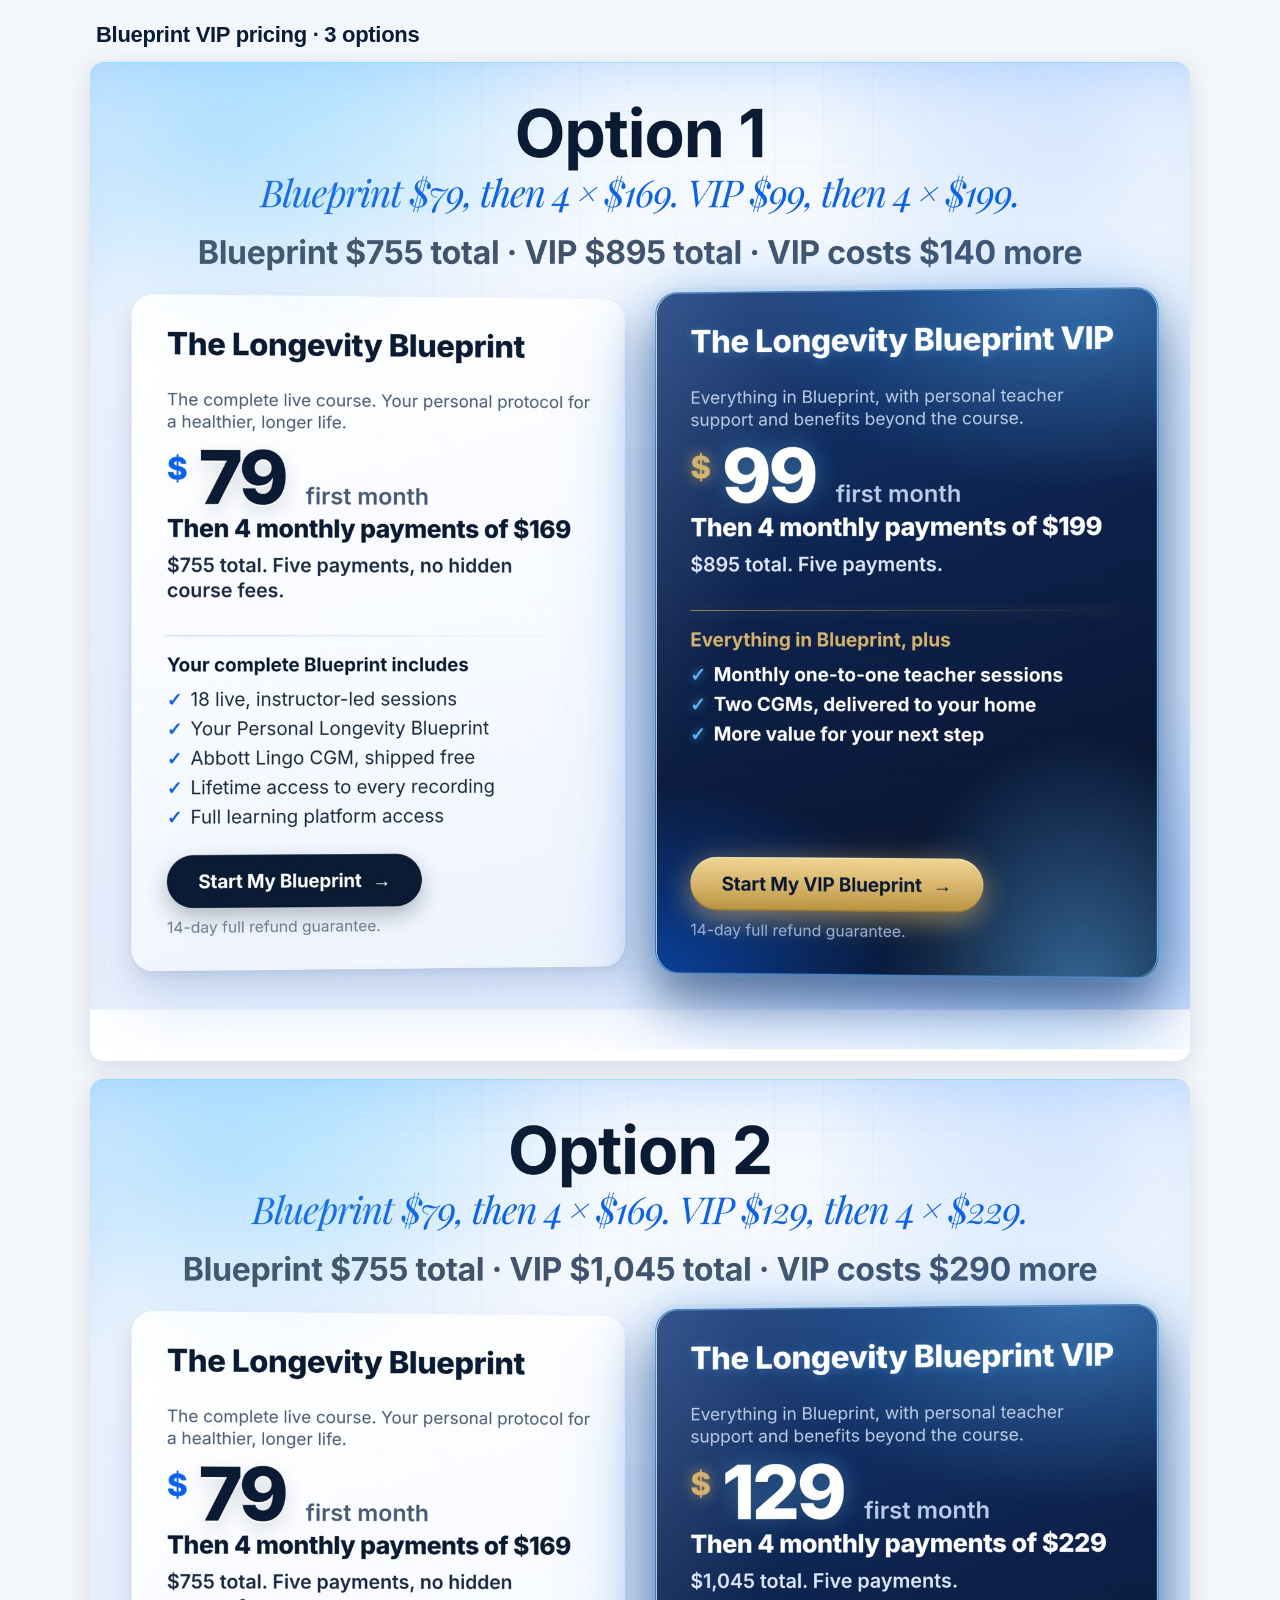
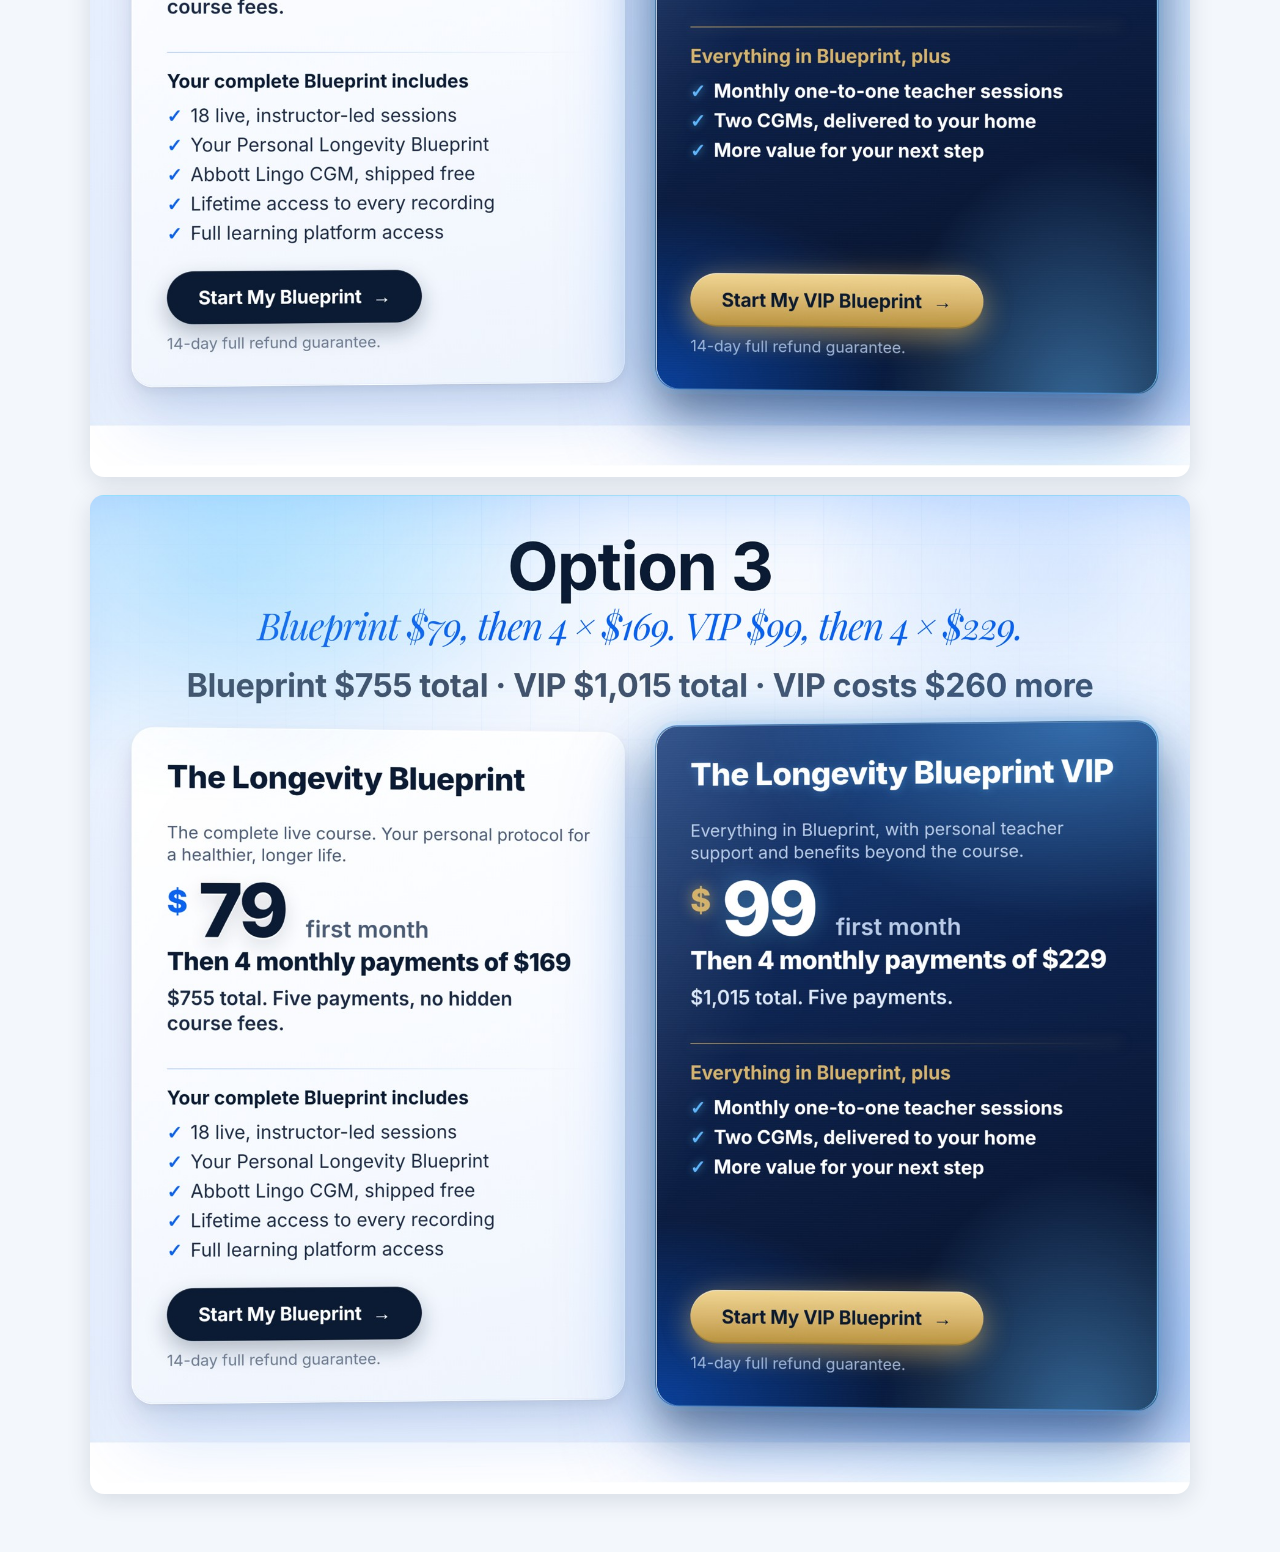
==== compare/index.html @ e4d2b36e "compact cards: shorter bullets, tighter spacing" ====
<!doctype html><html lang="en"><head><meta charset="utf-8"><meta name="viewport" content="width=device-width,initial-scale=1"><meta name="robots" content="noindex"><title>Blueprint VIP pricing · 3 options</title>
<style>body{margin:0;background:#F3F7FC;font-family:-apple-system,Inter,sans-serif;color:#0B1B33}.w{max-width:1100px;margin:0 auto;padding:16px 10px 40px}h1{font-size:22px;margin:6px 6px 14px;letter-spacing:-.3px}img{width:100%;display:block;border-radius:14px;box-shadow:0 6px 24px rgba(11,27,51,.12);margin-bottom:18px;background:#fff}</style></head>
<body><div class="w"><h1>Blueprint VIP pricing · 3 options</h1>
<img src="option-1.jpg?v=10" alt="Option 1: VIP $99, then 4 × $199"><img src="option-2.jpg?v=10" alt="Option 2: VIP $129, then 4 × $229"><img src="option-3.jpg?v=10" alt="Option 3: VIP $99, then 4 × $229"></div></body></html>
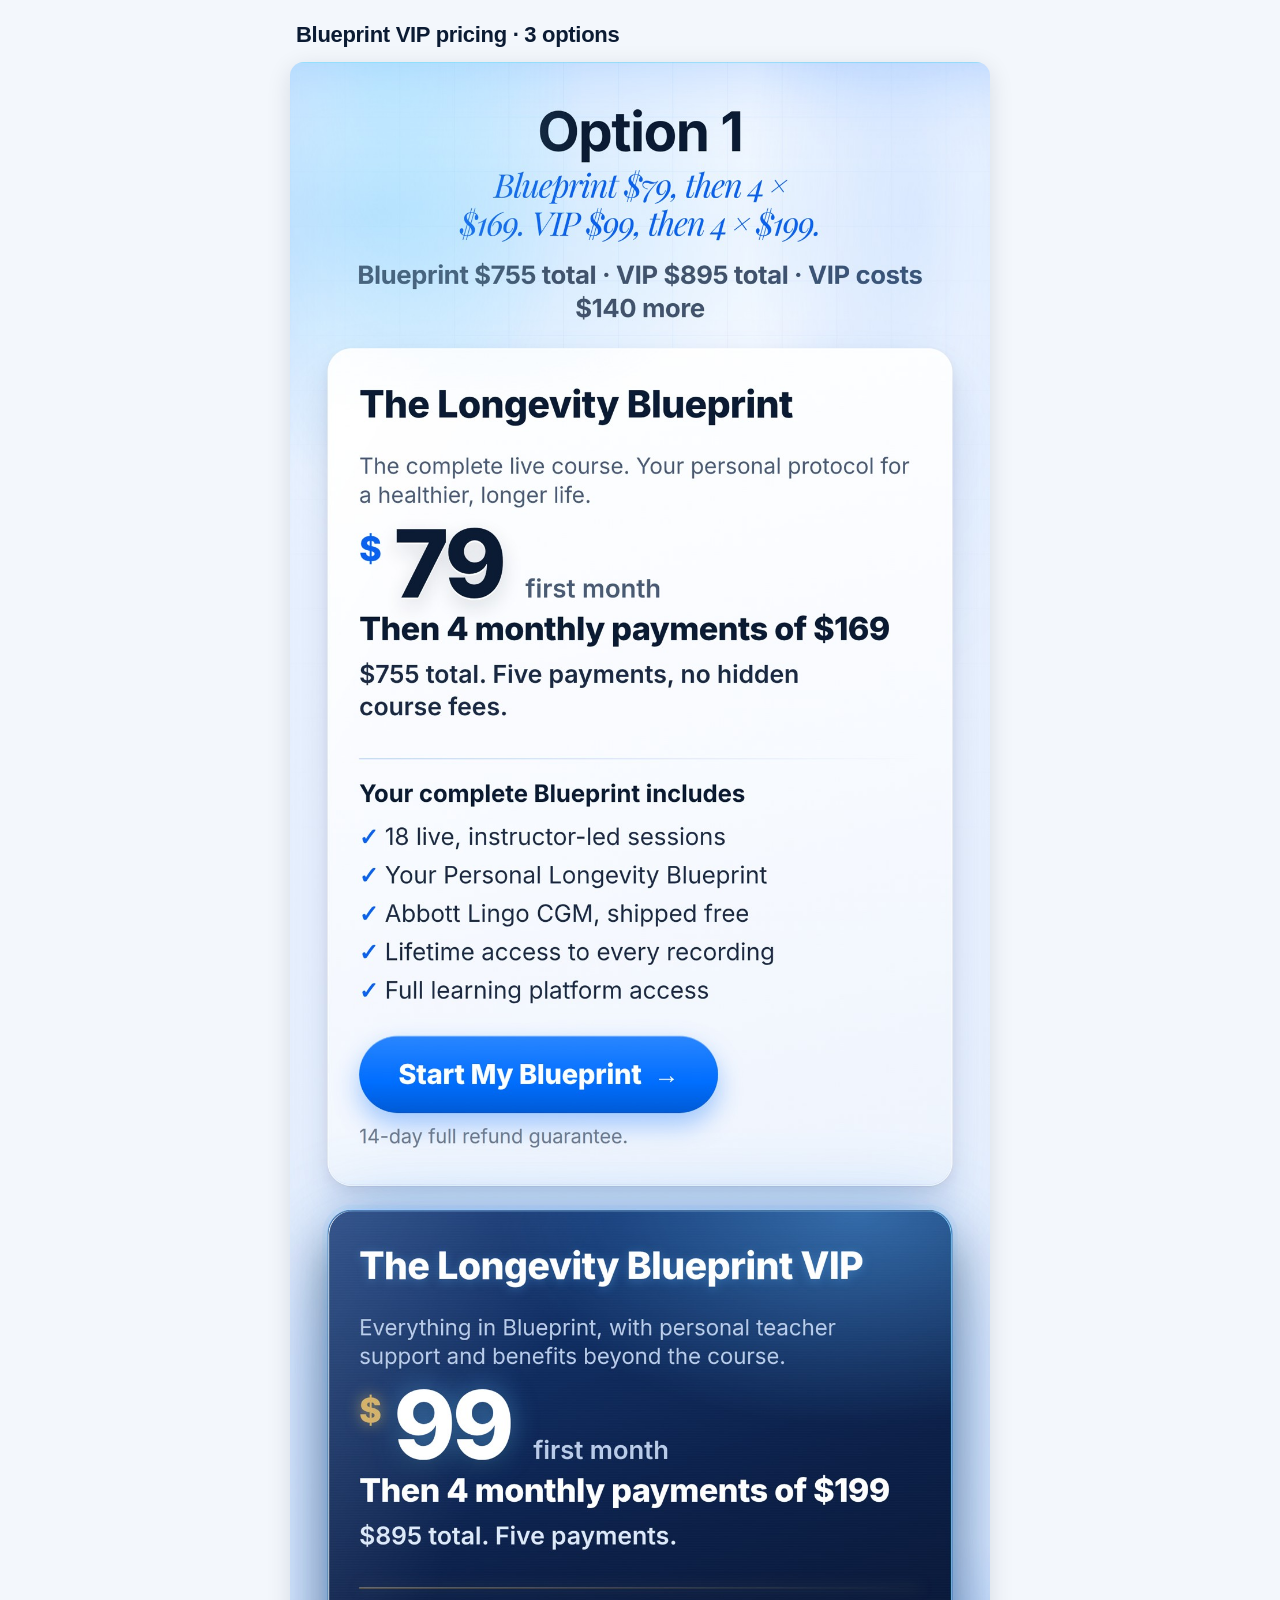
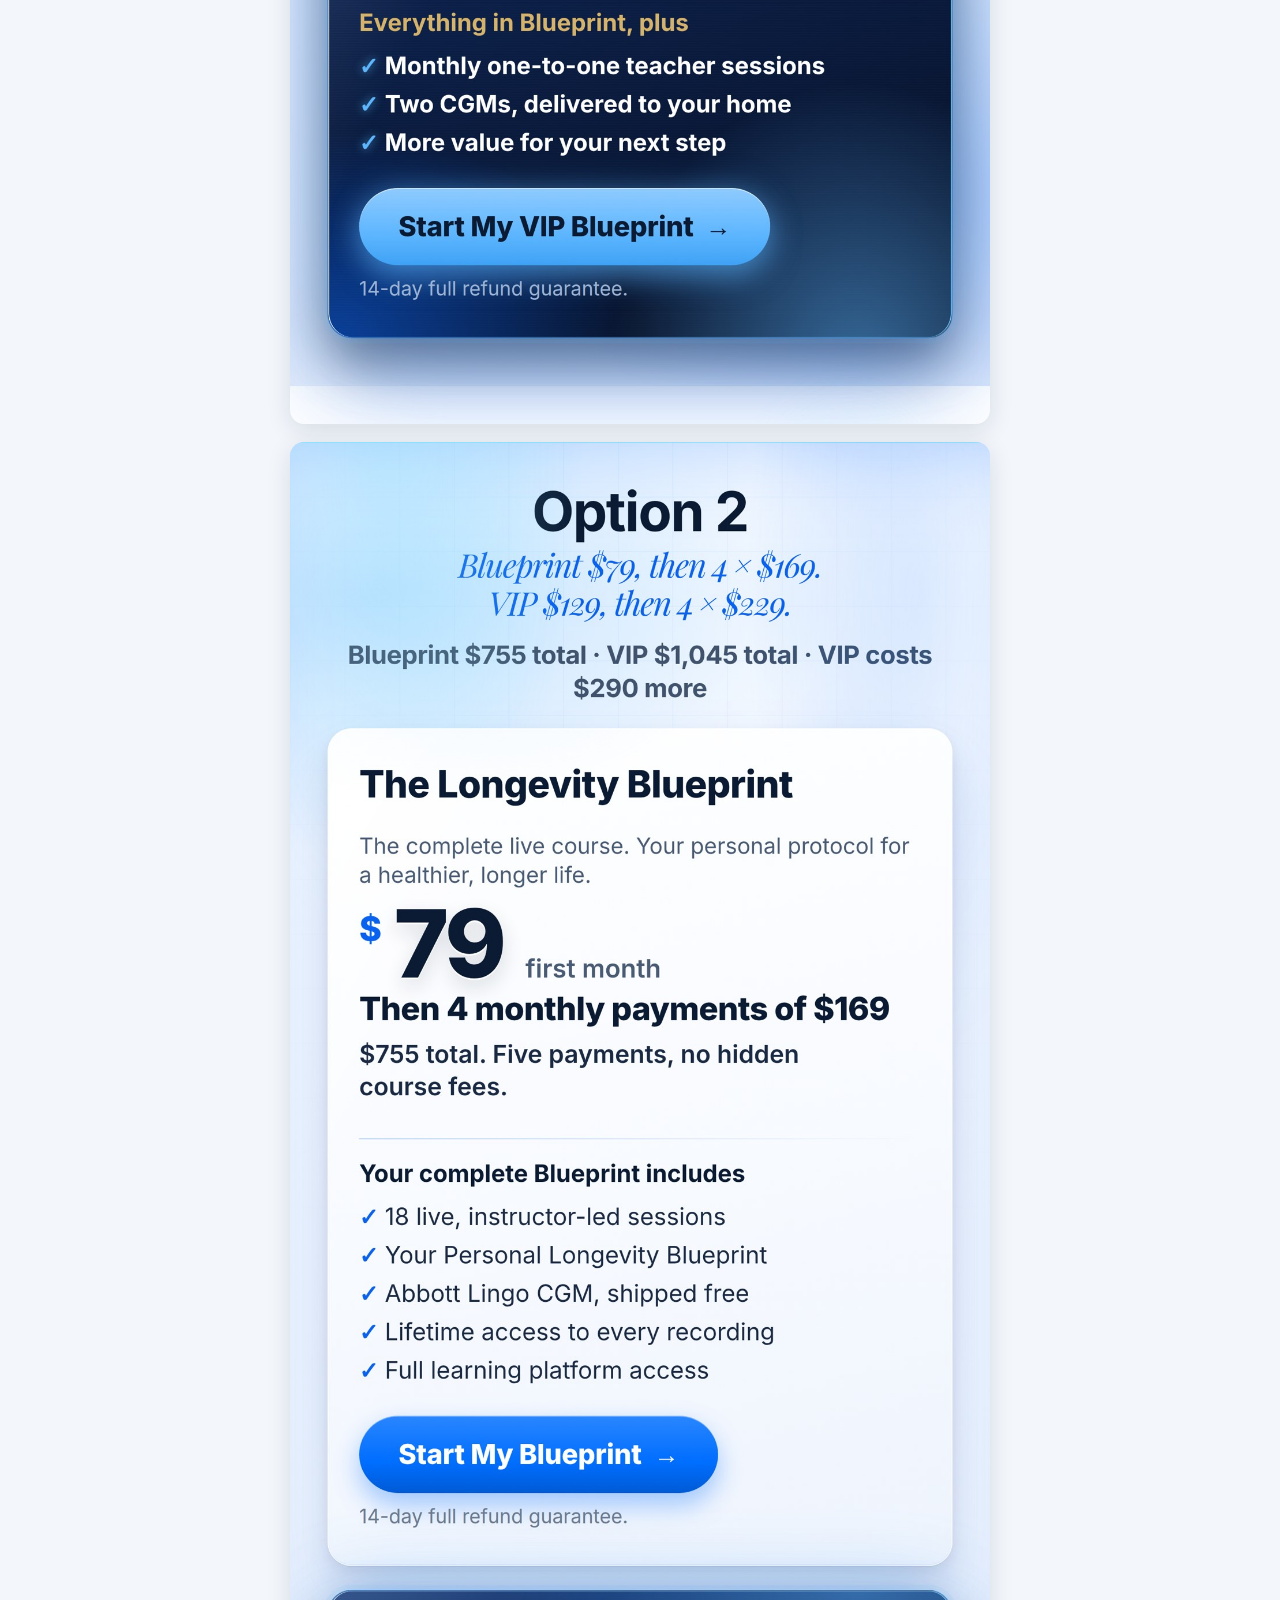
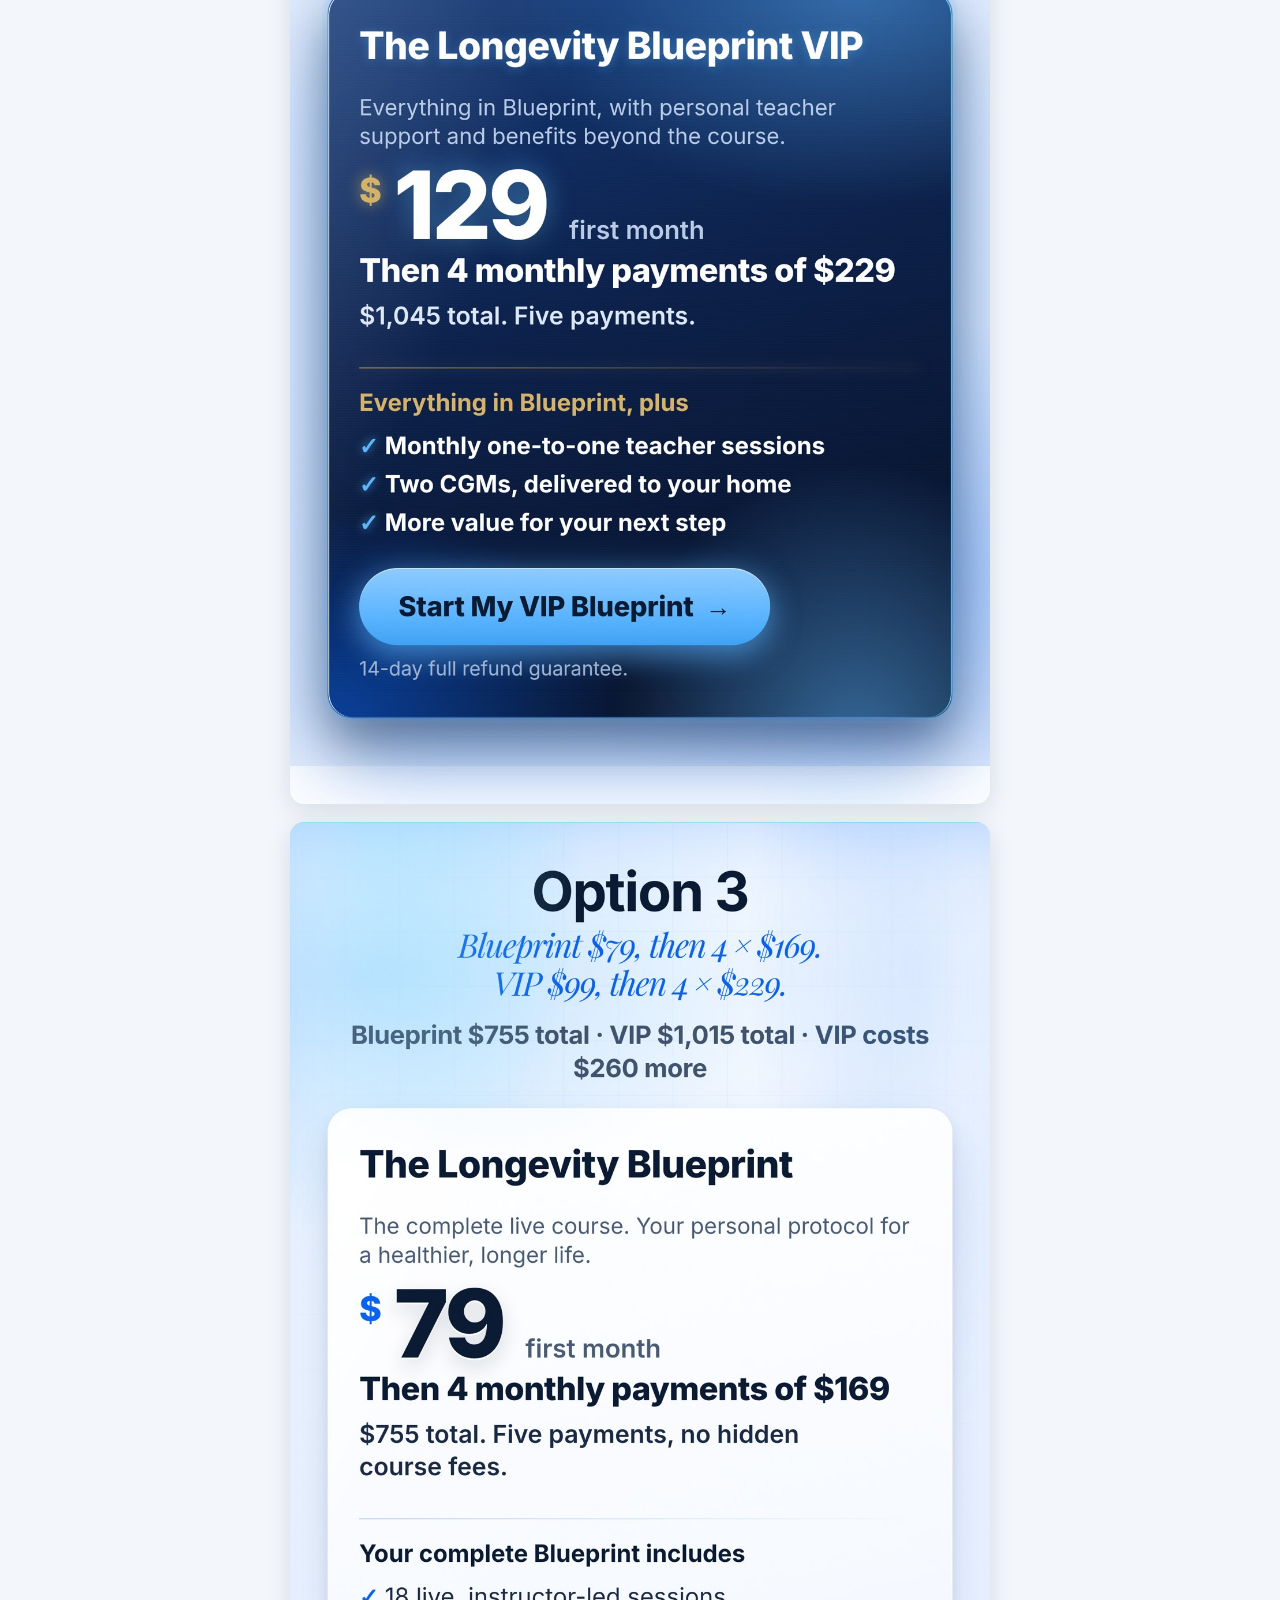
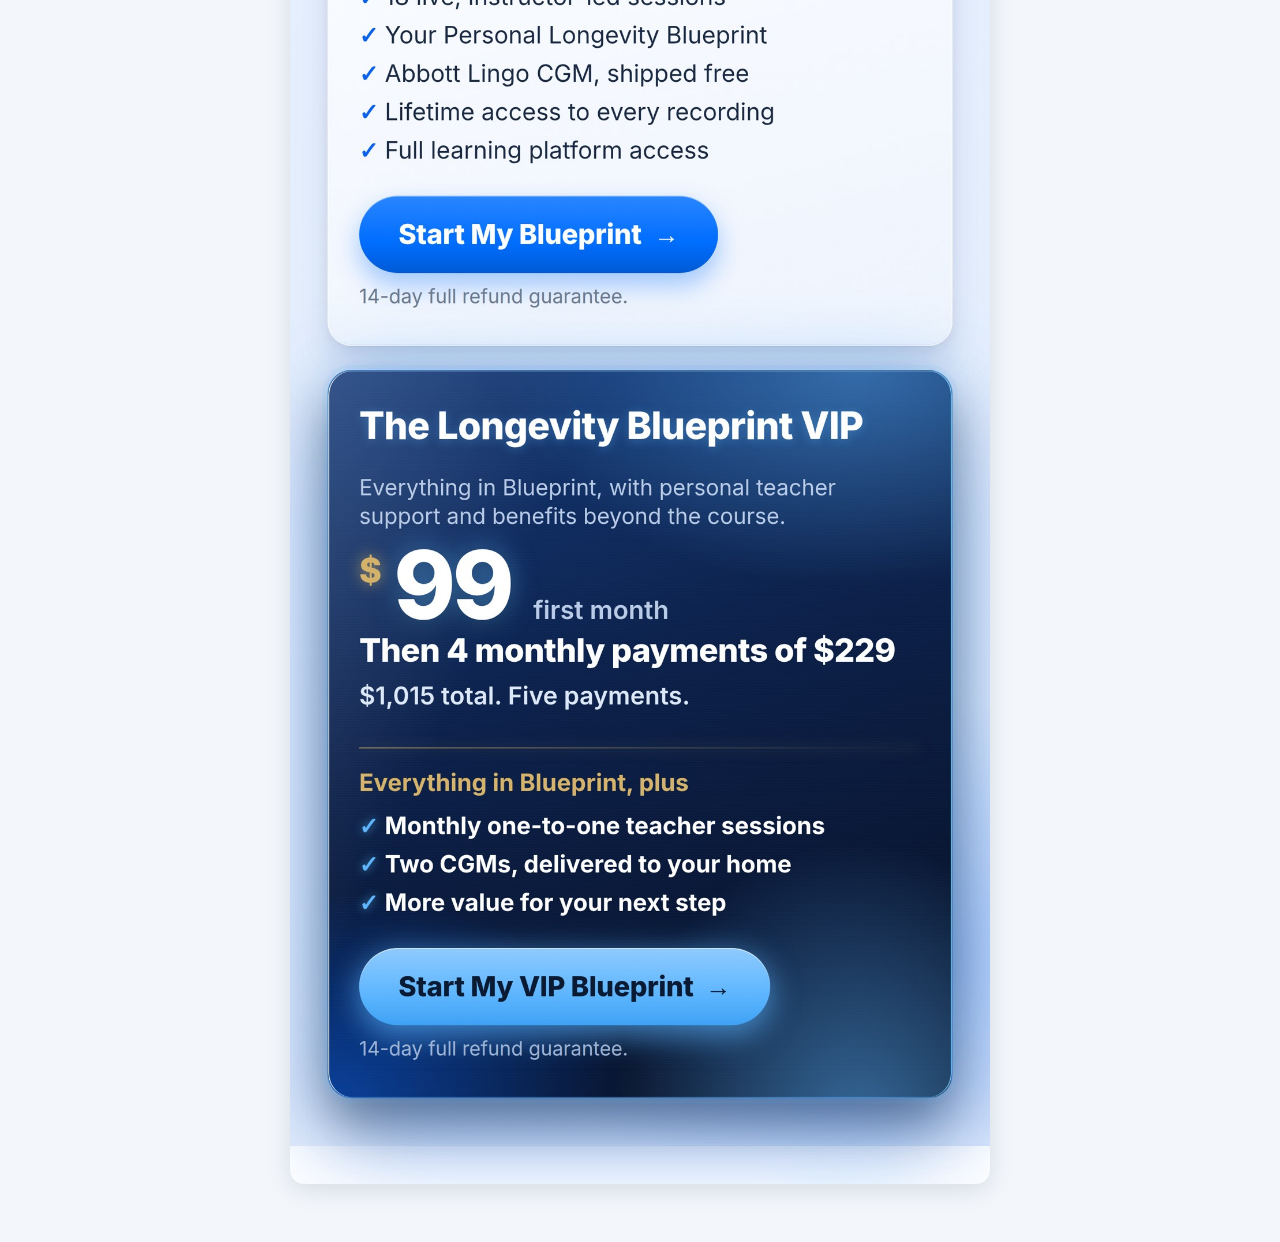
==== commit 84839c0f: "brand blue CTAs; phone-stacked renders with large text" ====
--- a/compare/index.html
+++ b/compare/index.html
@@ -1,4 +1,4 @@
 <!doctype html><html lang="en"><head><meta charset="utf-8"><meta name="viewport" content="width=device-width,initial-scale=1"><meta name="robots" content="noindex"><title>Blueprint VIP pricing · 3 options</title>
-<style>body{margin:0;background:#F3F7FC;font-family:-apple-system,Inter,sans-serif;color:#0B1B33}.w{max-width:1100px;margin:0 auto;padding:16px 10px 40px}h1{font-size:22px;margin:6px 6px 14px;letter-spacing:-.3px}img{width:100%;display:block;border-radius:14px;box-shadow:0 6px 24px rgba(11,27,51,.12);margin-bottom:18px;background:#fff}</style></head>
+<style>body{margin:0;background:#F3F7FC;font-family:-apple-system,Inter,sans-serif;color:#0B1B33}.w{max-width:700px;margin:0 auto;padding:16px 10px 40px}h1{font-size:22px;margin:6px 6px 14px;letter-spacing:-.3px}img{width:100%;display:block;border-radius:14px;box-shadow:0 6px 24px rgba(11,27,51,.12);margin-bottom:18px;background:#fff}</style></head>
 <body><div class="w"><h1>Blueprint VIP pricing · 3 options</h1>
-<img src="option-1.jpg?v=10" alt="Option 1: VIP $99, then 4 × $199"><img src="option-2.jpg?v=10" alt="Option 2: VIP $129, then 4 × $229"><img src="option-3.jpg?v=10" alt="Option 3: VIP $99, then 4 × $229"></div></body></html>
+<img src="option-1.jpg?v=12" alt="Option 1: VIP $99, then 4 × $199"><img src="option-2.jpg?v=12" alt="Option 2: VIP $129, then 4 × $229"><img src="option-3.jpg?v=12" alt="Option 3: VIP $99, then 4 × $229"></div></body></html>
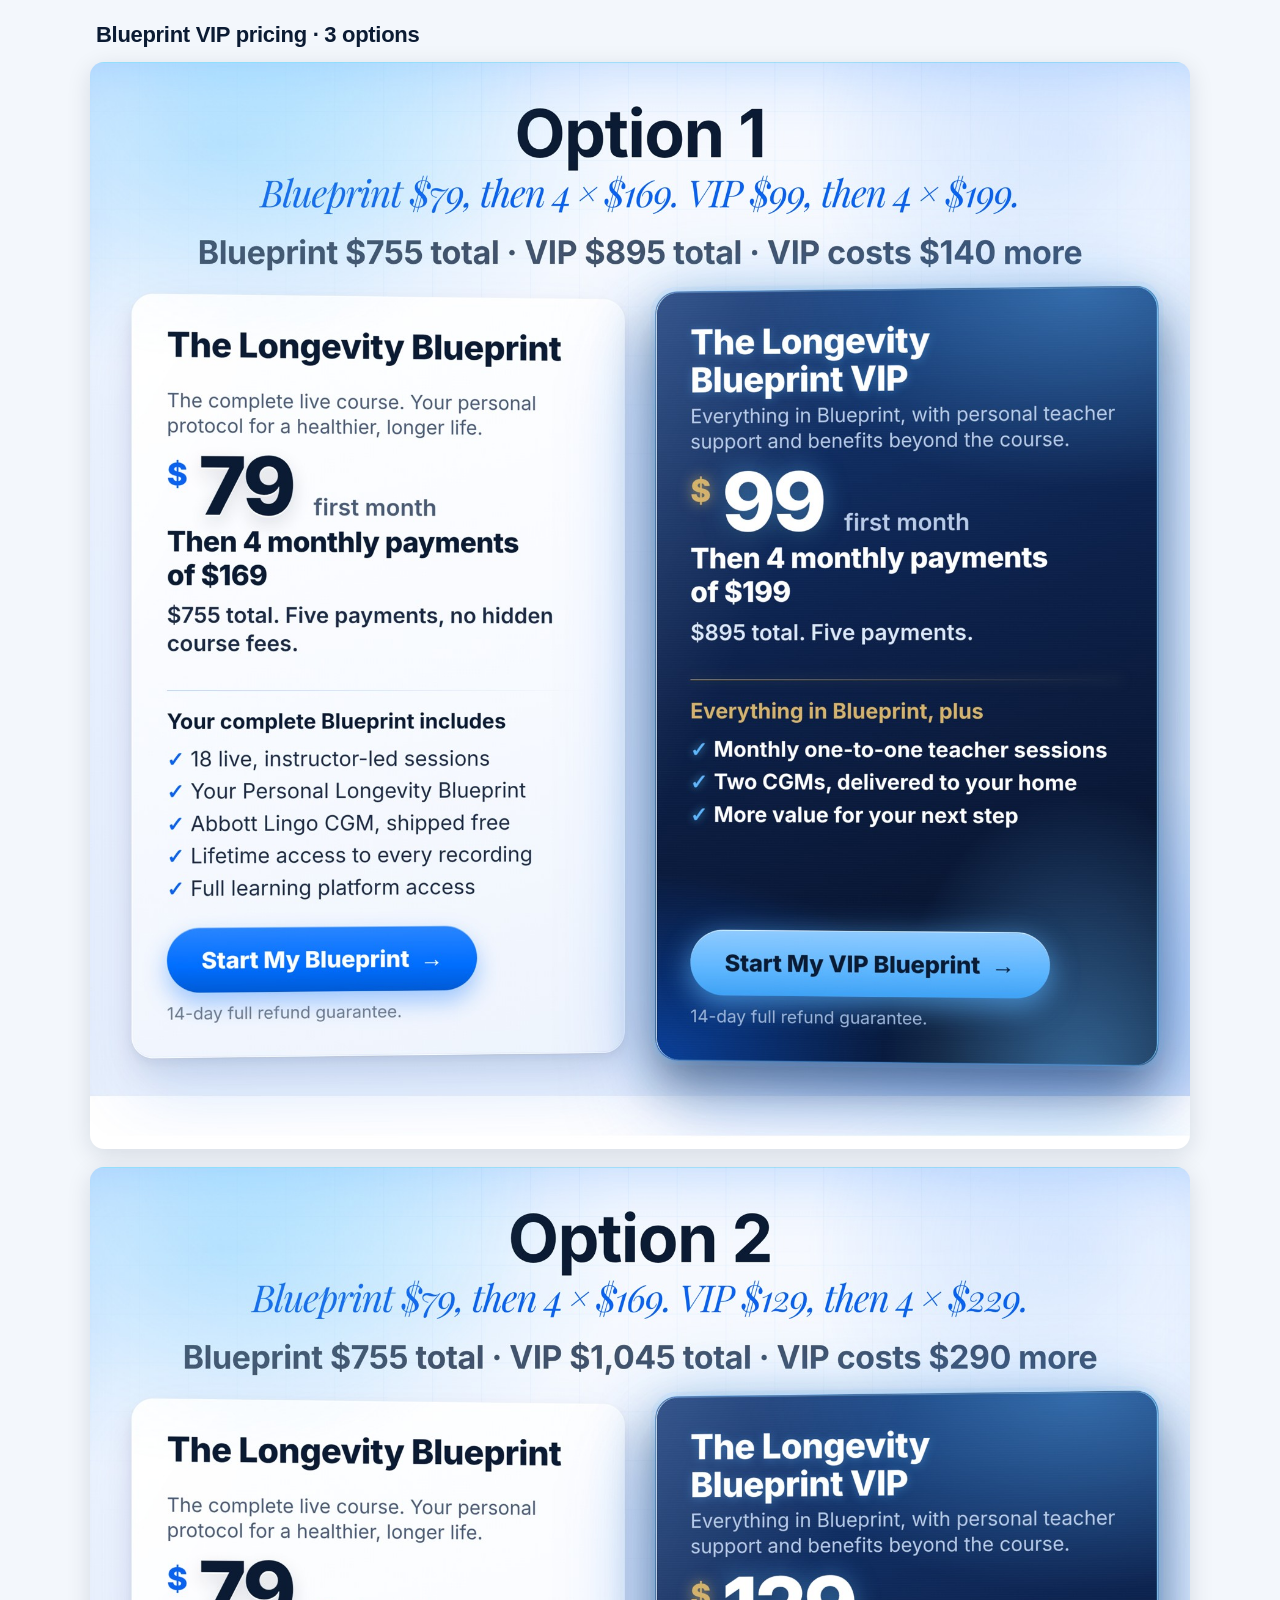
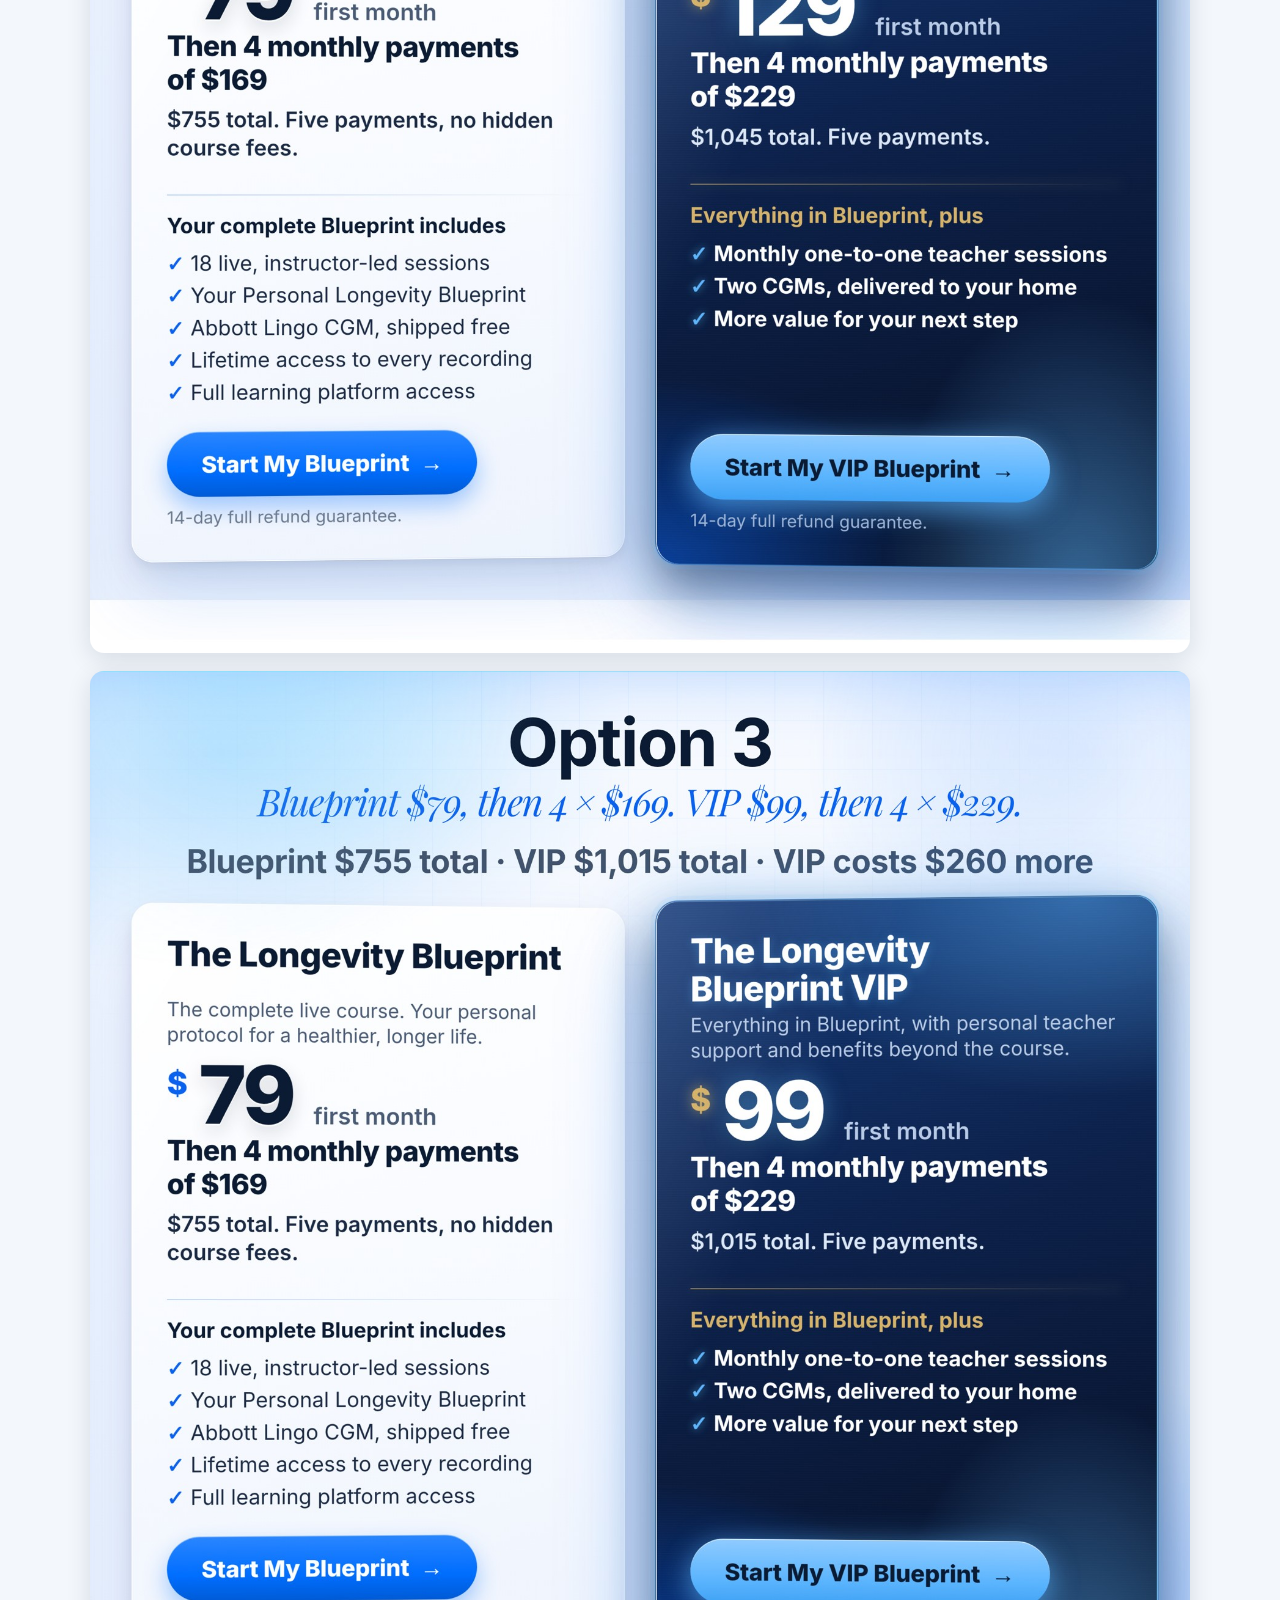
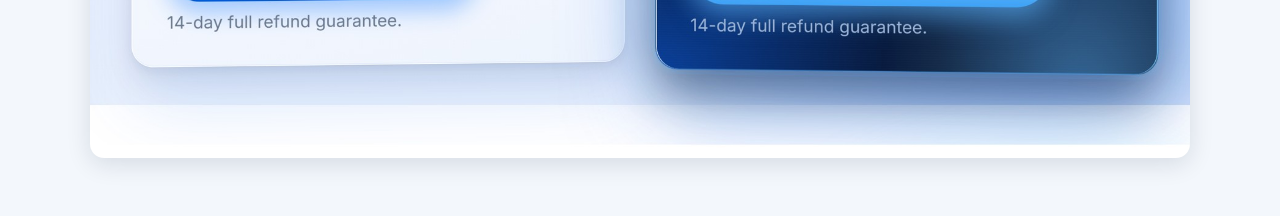
==== commit 397dff08: "side-by-side view, brand CTAs, large text" ====
--- a/compare/index.html
+++ b/compare/index.html
@@ -1,4 +1,4 @@
 <!doctype html><html lang="en"><head><meta charset="utf-8"><meta name="viewport" content="width=device-width,initial-scale=1"><meta name="robots" content="noindex"><title>Blueprint VIP pricing · 3 options</title>
-<style>body{margin:0;background:#F3F7FC;font-family:-apple-system,Inter,sans-serif;color:#0B1B33}.w{max-width:700px;margin:0 auto;padding:16px 10px 40px}h1{font-size:22px;margin:6px 6px 14px;letter-spacing:-.3px}img{width:100%;display:block;border-radius:14px;box-shadow:0 6px 24px rgba(11,27,51,.12);margin-bottom:18px;background:#fff}</style></head>
+<style>body{margin:0;background:#F3F7FC;font-family:-apple-system,Inter,sans-serif;color:#0B1B33}.w{max-width:1100px;margin:0 auto;padding:16px 10px 40px}h1{font-size:22px;margin:6px 6px 14px;letter-spacing:-.3px}img{width:100%;display:block;border-radius:14px;box-shadow:0 6px 24px rgba(11,27,51,.12);margin-bottom:18px;background:#fff}</style></head>
 <body><div class="w"><h1>Blueprint VIP pricing · 3 options</h1>
-<img src="option-1.jpg?v=12" alt="Option 1: VIP $99, then 4 × $199"><img src="option-2.jpg?v=12" alt="Option 2: VIP $129, then 4 × $229"><img src="option-3.jpg?v=12" alt="Option 3: VIP $99, then 4 × $229"></div></body></html>
+<img src="option-1.jpg?v=13" alt="Option 1: VIP $99, then 4 × $199"><img src="option-2.jpg?v=13" alt="Option 2: VIP $129, then 4 × $229"><img src="option-3.jpg?v=13" alt="Option 3: VIP $99, then 4 × $229"></div></body></html>
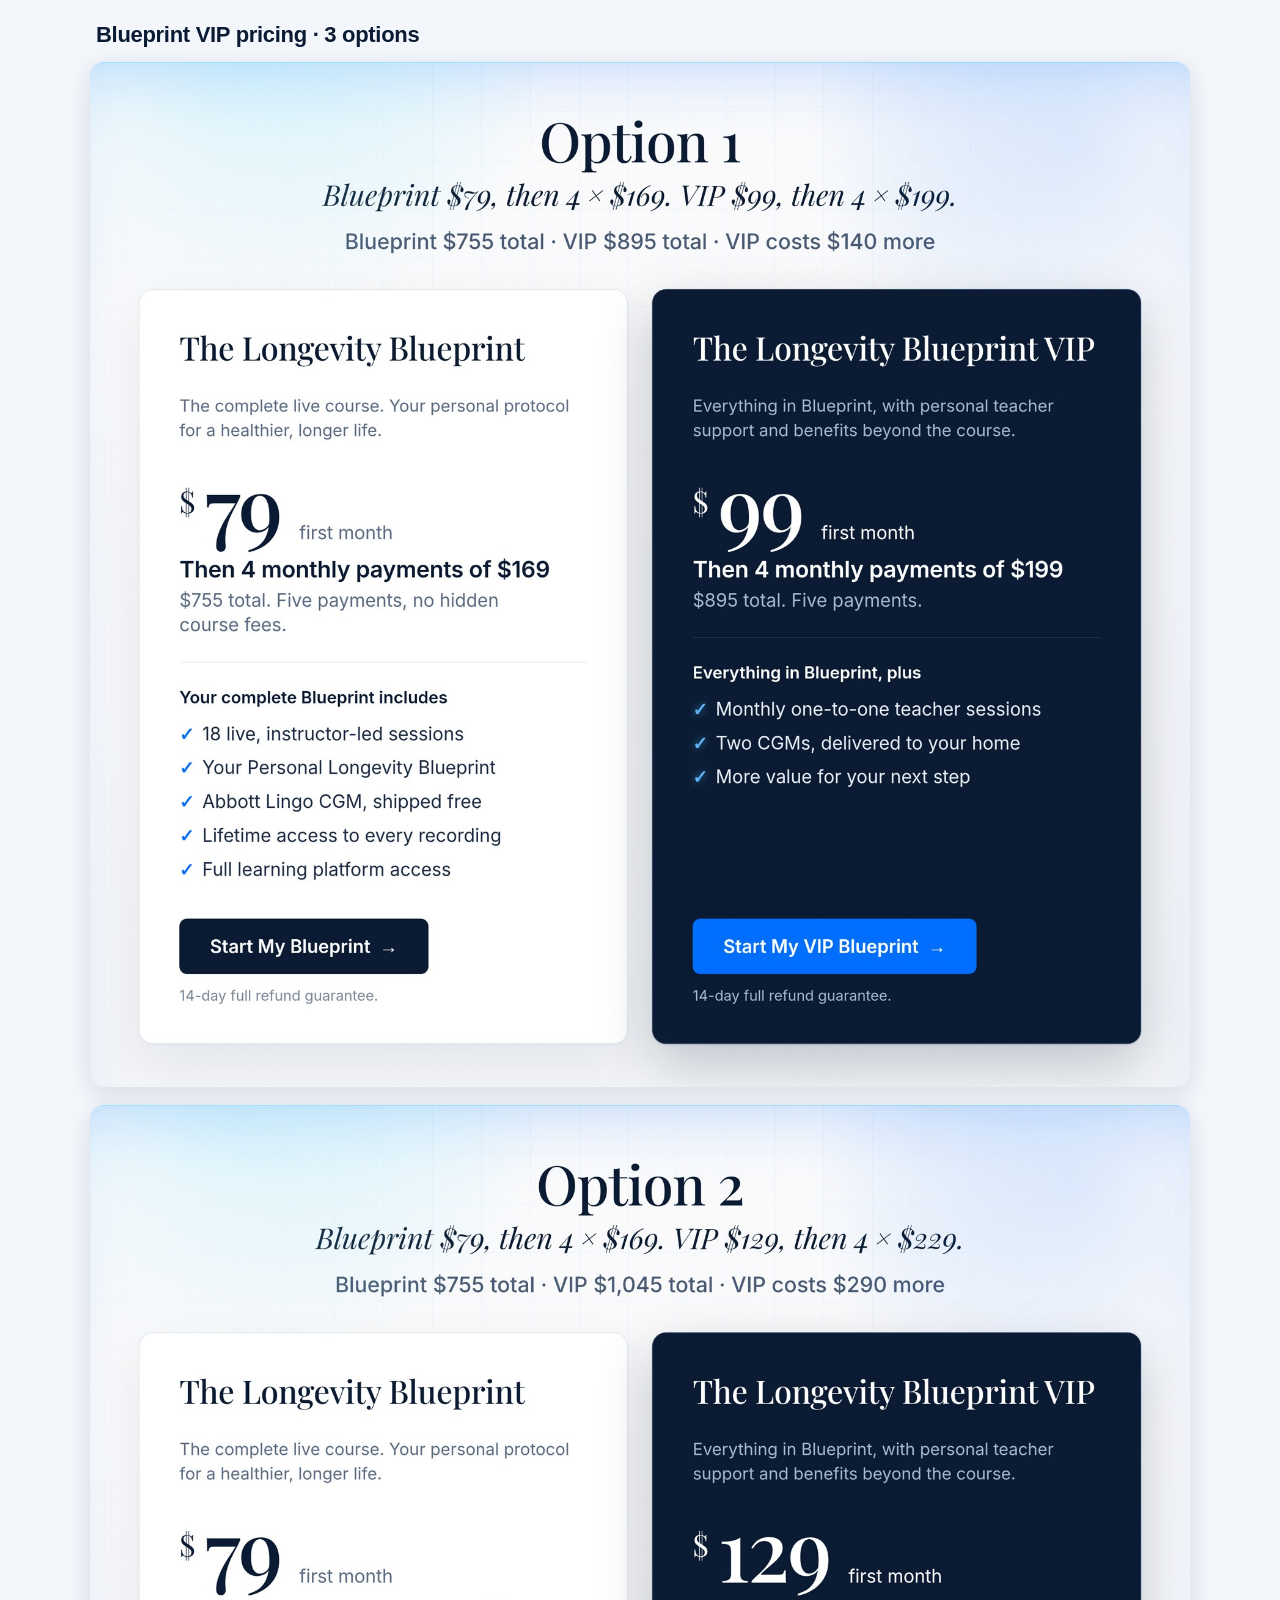
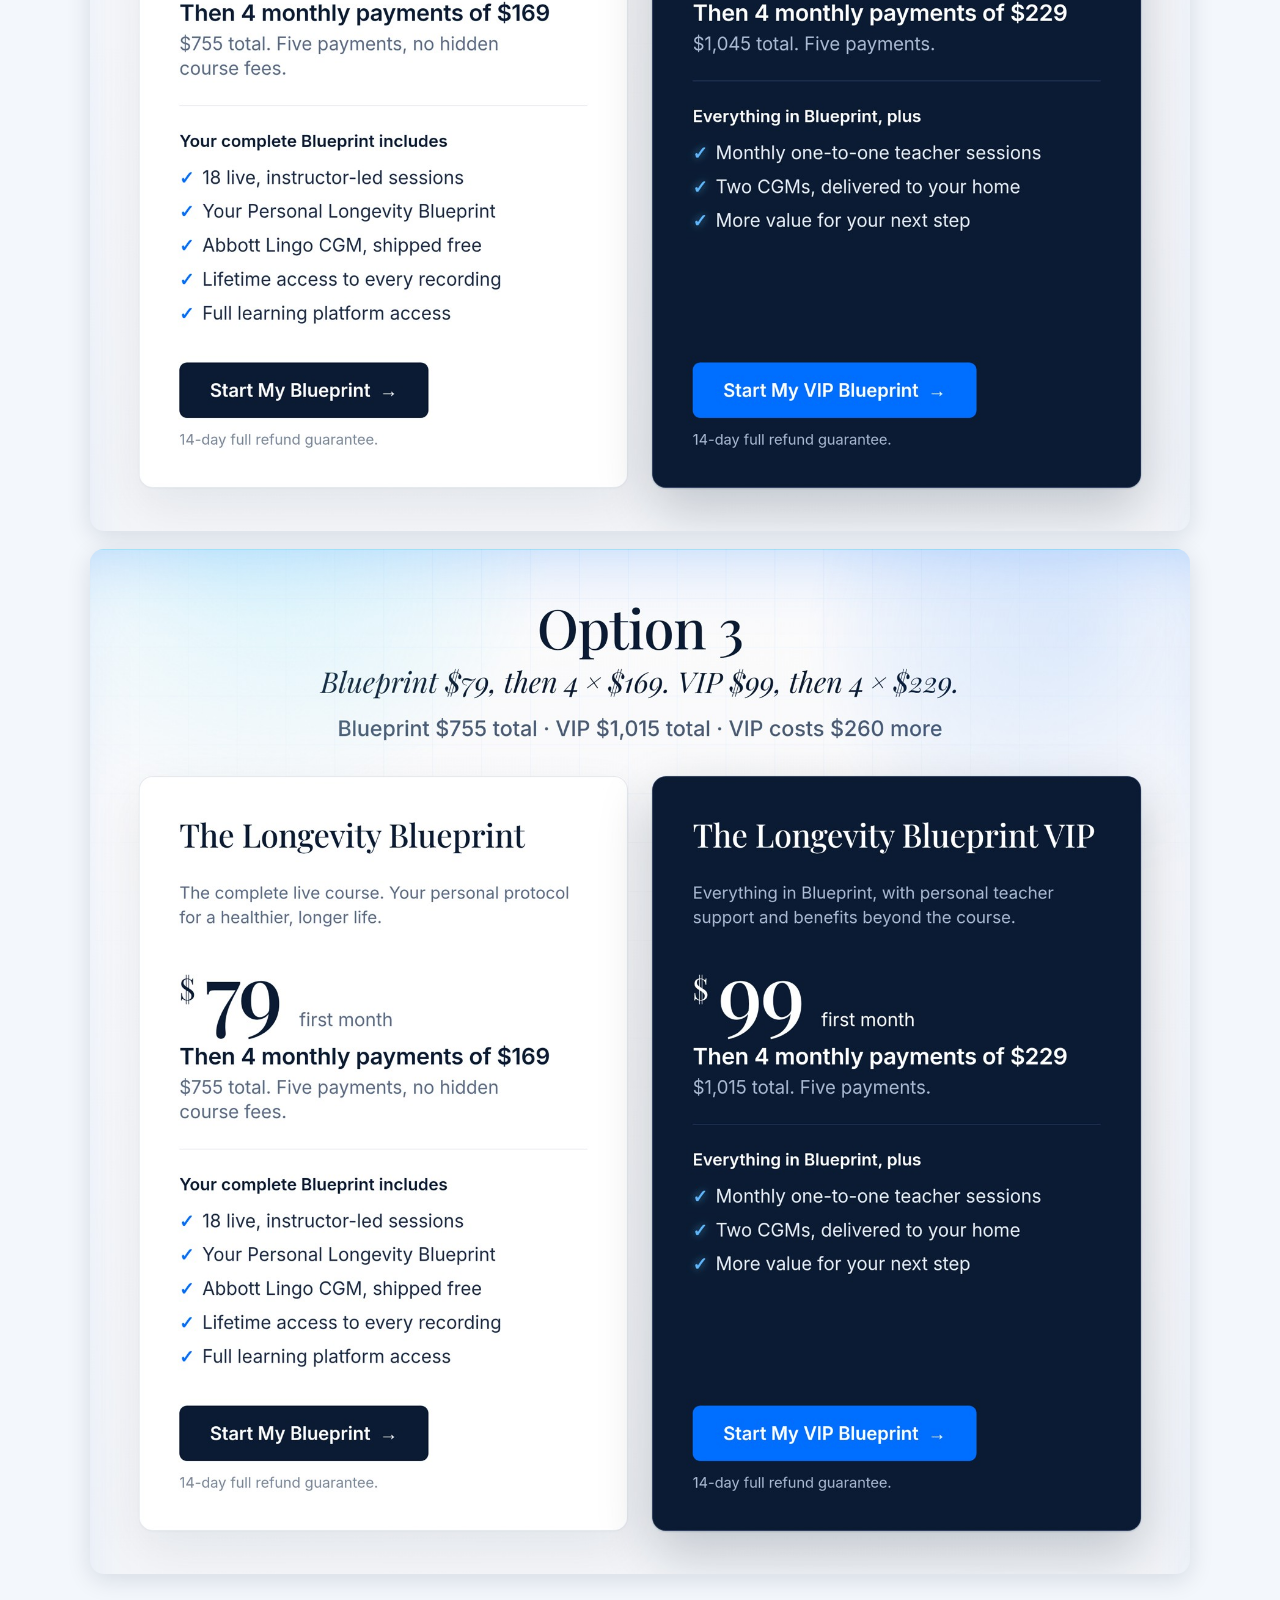
==== commit b656c6f1: "luxury restraint: flat white and navy, serif display, hairlines, no glow" ====
--- a/compare/index.html
+++ b/compare/index.html
@@ -1,4 +1,4 @@
 <!doctype html><html lang="en"><head><meta charset="utf-8"><meta name="viewport" content="width=device-width,initial-scale=1"><meta name="robots" content="noindex"><title>Blueprint VIP pricing · 3 options</title>
 <style>body{margin:0;background:#F3F7FC;font-family:-apple-system,Inter,sans-serif;color:#0B1B33}.w{max-width:1100px;margin:0 auto;padding:16px 10px 40px}h1{font-size:22px;margin:6px 6px 14px;letter-spacing:-.3px}img{width:100%;display:block;border-radius:14px;box-shadow:0 6px 24px rgba(11,27,51,.12);margin-bottom:18px;background:#fff}</style></head>
 <body><div class="w"><h1>Blueprint VIP pricing · 3 options</h1>
-<img src="option-1.jpg?v=13" alt="Option 1: VIP $99, then 4 × $199"><img src="option-2.jpg?v=13" alt="Option 2: VIP $129, then 4 × $229"><img src="option-3.jpg?v=13" alt="Option 3: VIP $99, then 4 × $229"></div></body></html>
+<img src="option-1.jpg?v=14" alt="Option 1: VIP $99, then 4 × $199"><img src="option-2.jpg?v=14" alt="Option 2: VIP $129, then 4 × $229"><img src="option-3.jpg?v=14" alt="Option 3: VIP $99, then 4 × $229"></div></body></html>
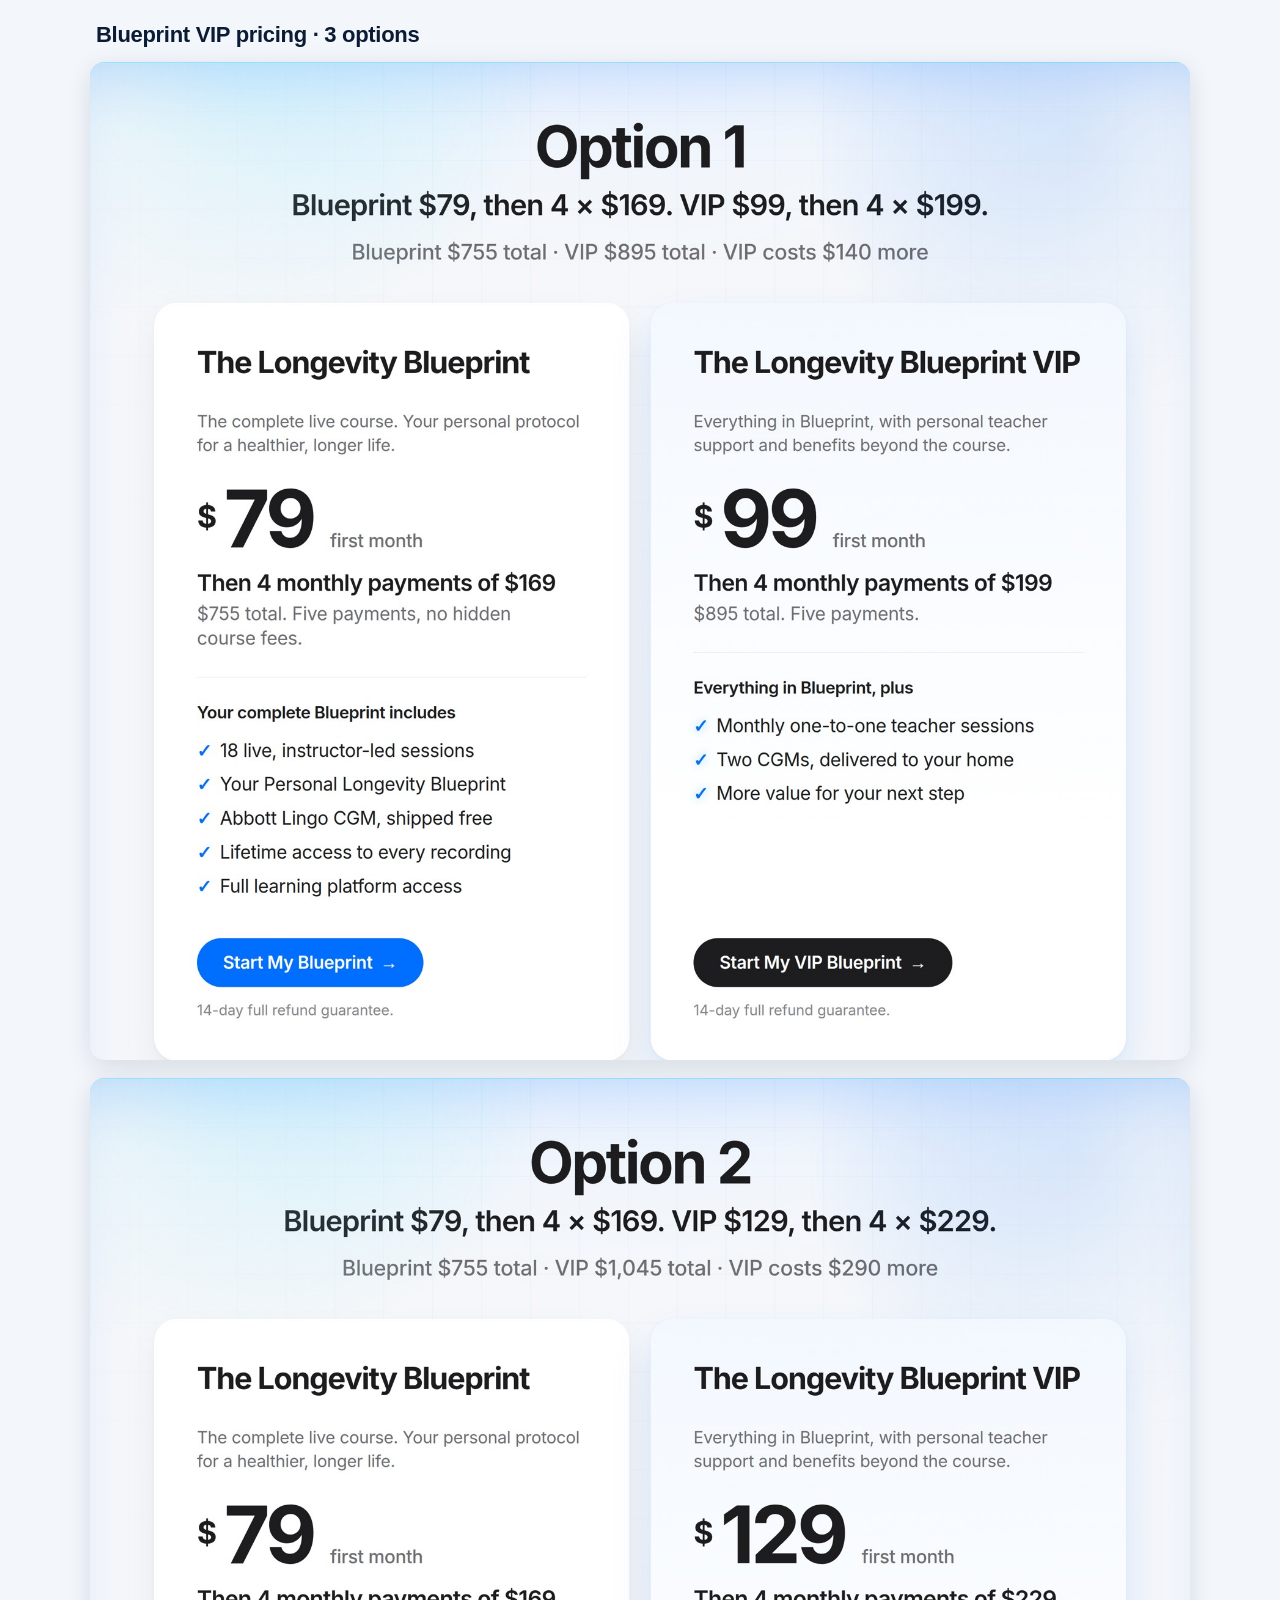
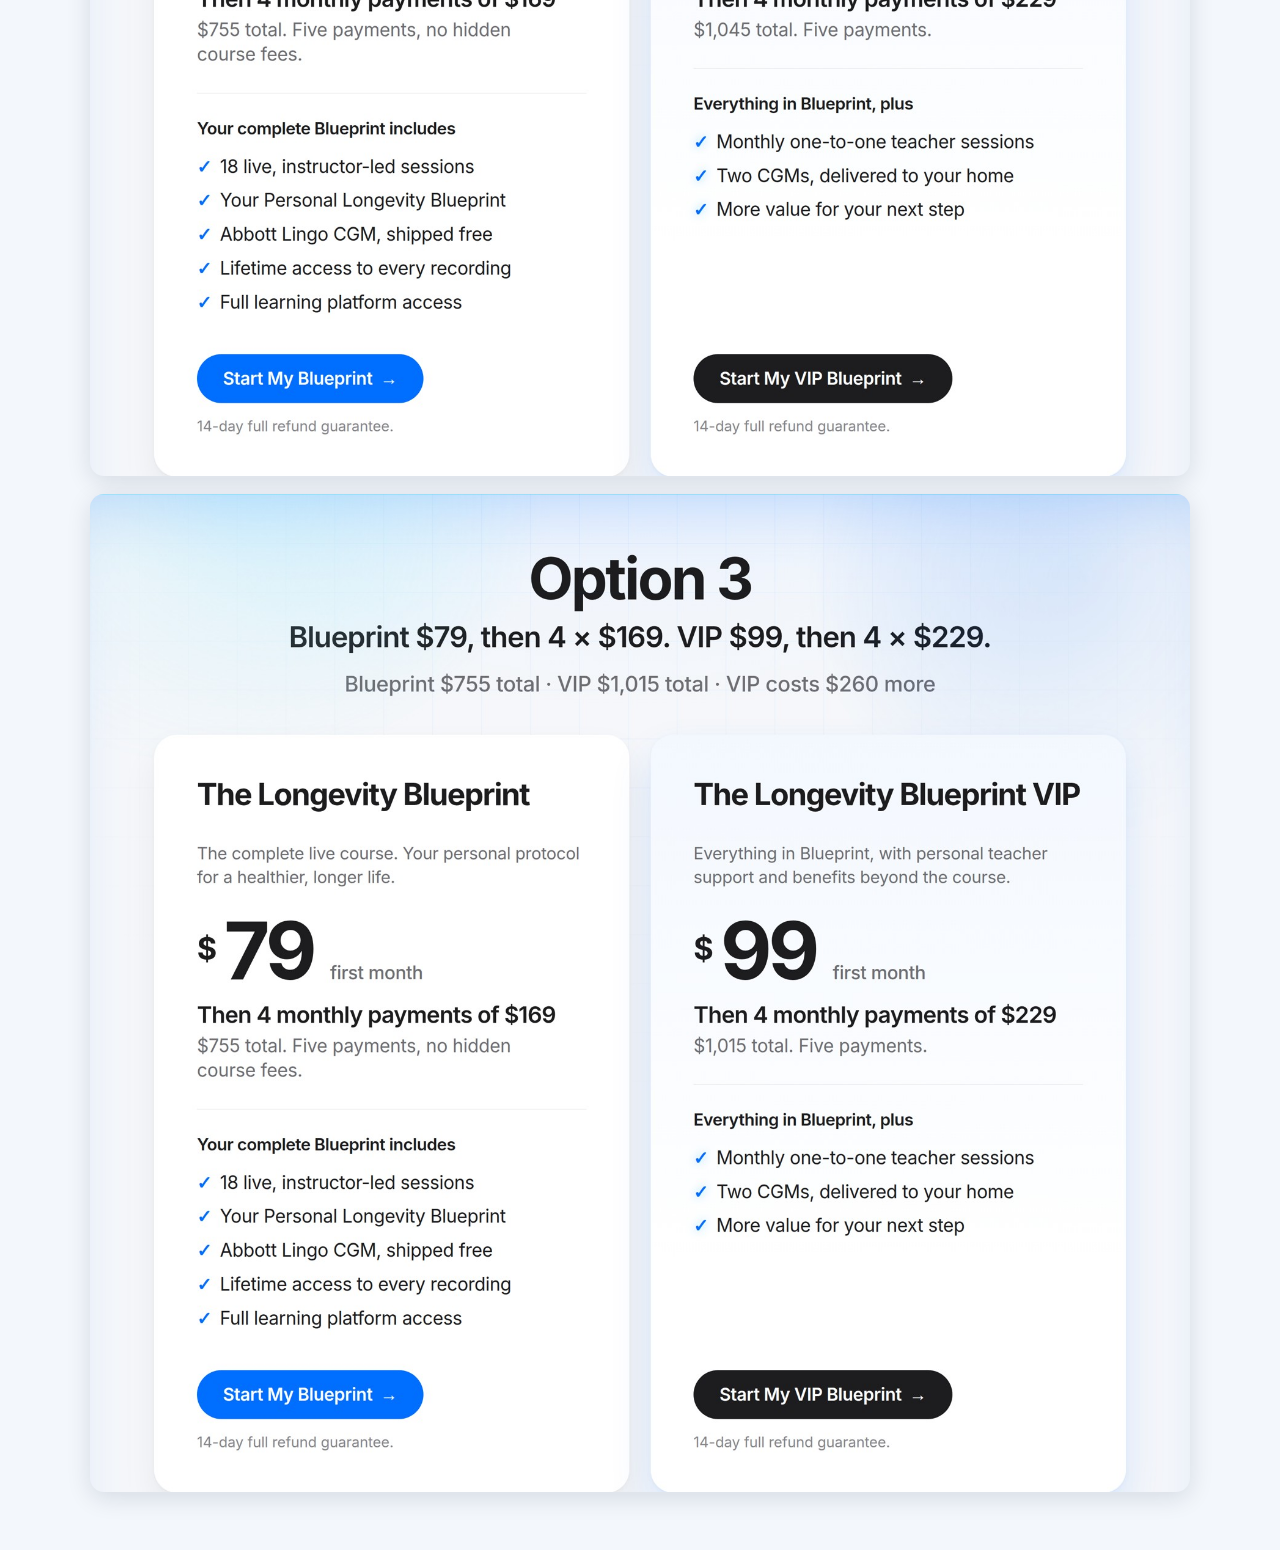
==== commit e4c1f42c: "Apple-style light pricing cards" ====
--- a/compare/index.html
+++ b/compare/index.html
@@ -1,4 +1,4 @@
 <!doctype html><html lang="en"><head><meta charset="utf-8"><meta name="viewport" content="width=device-width,initial-scale=1"><meta name="robots" content="noindex"><title>Blueprint VIP pricing · 3 options</title>
 <style>body{margin:0;background:#F3F7FC;font-family:-apple-system,Inter,sans-serif;color:#0B1B33}.w{max-width:1100px;margin:0 auto;padding:16px 10px 40px}h1{font-size:22px;margin:6px 6px 14px;letter-spacing:-.3px}img{width:100%;display:block;border-radius:14px;box-shadow:0 6px 24px rgba(11,27,51,.12);margin-bottom:18px;background:#fff}</style></head>
 <body><div class="w"><h1>Blueprint VIP pricing · 3 options</h1>
-<img src="option-1.jpg?v=14" alt="Option 1: VIP $99, then 4 × $199"><img src="option-2.jpg?v=14" alt="Option 2: VIP $129, then 4 × $229"><img src="option-3.jpg?v=14" alt="Option 3: VIP $99, then 4 × $229"></div></body></html>
+<img src="option-1.jpg?v=15" alt="Option 1: VIP $99, then 4 × $199"><img src="option-2.jpg?v=15" alt="Option 2: VIP $129, then 4 × $229"><img src="option-3.jpg?v=15" alt="Option 3: VIP $99, then 4 × $229"></div></body></html>
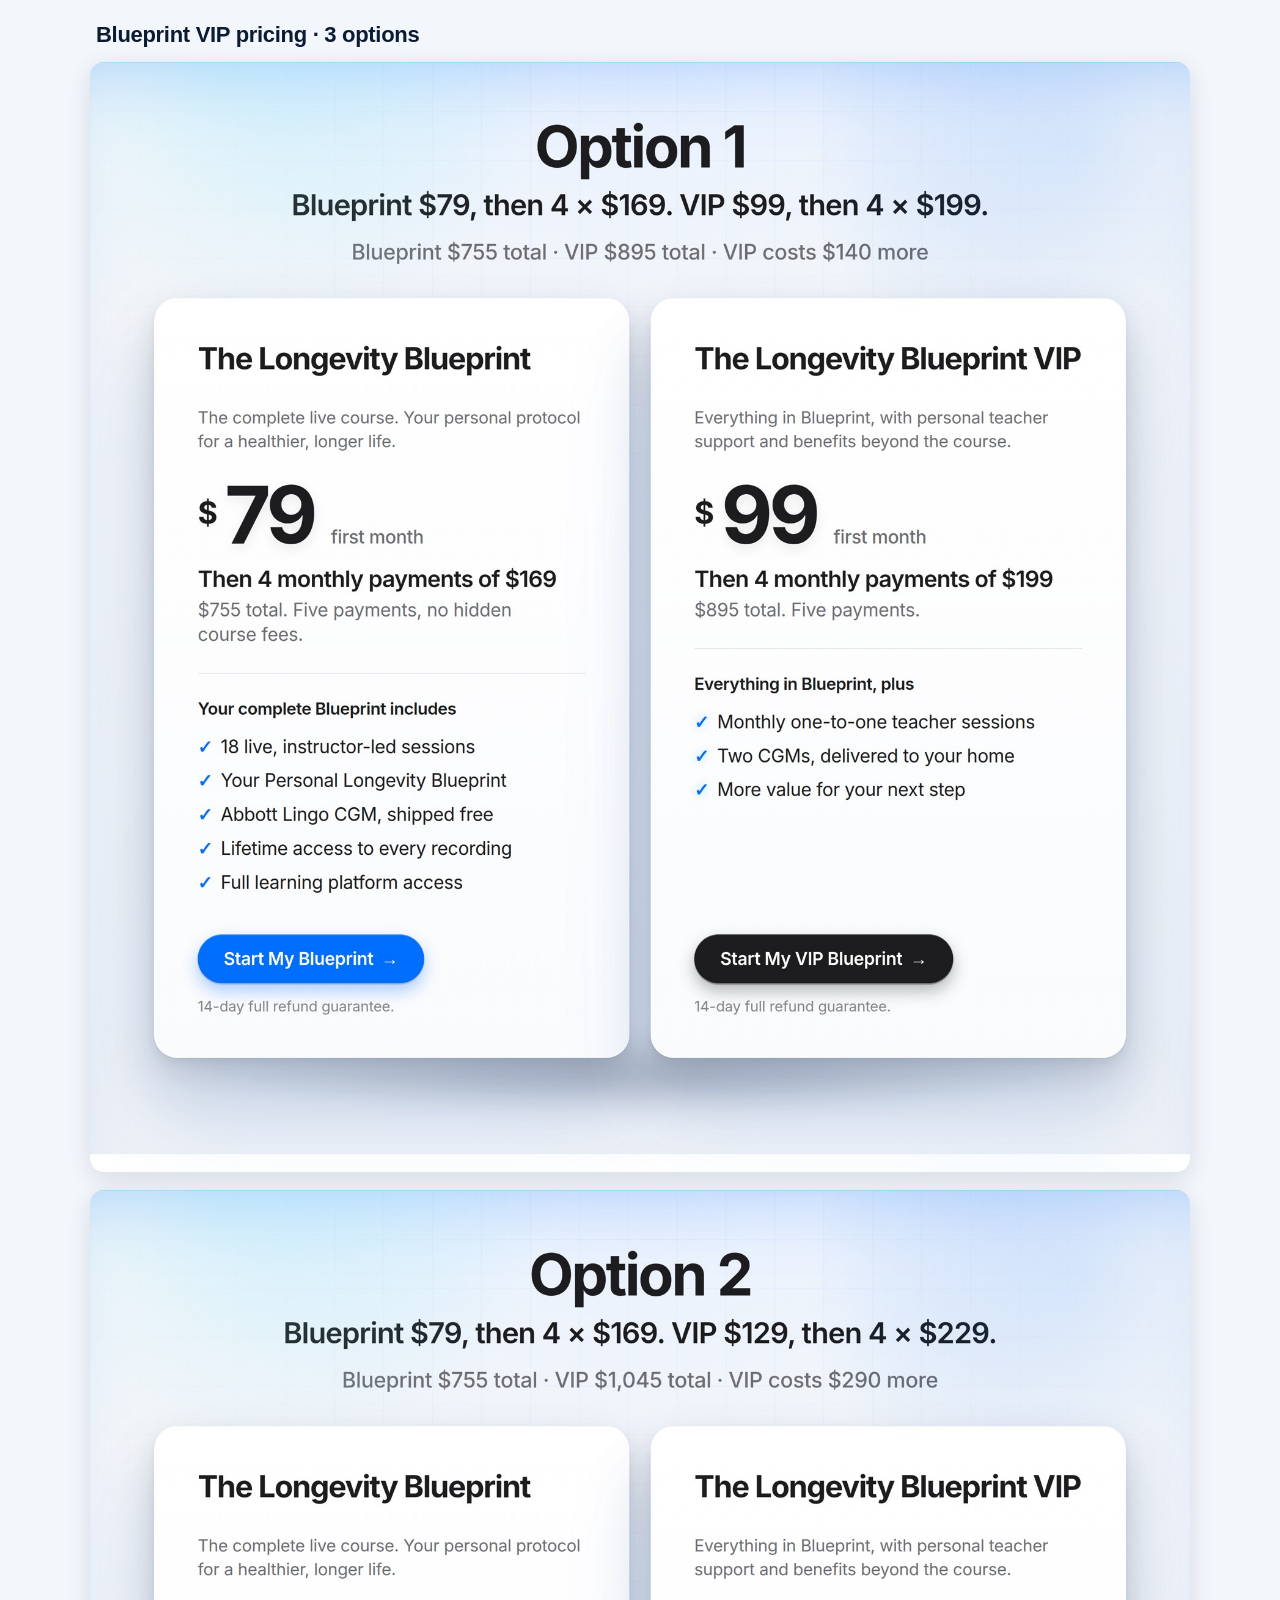
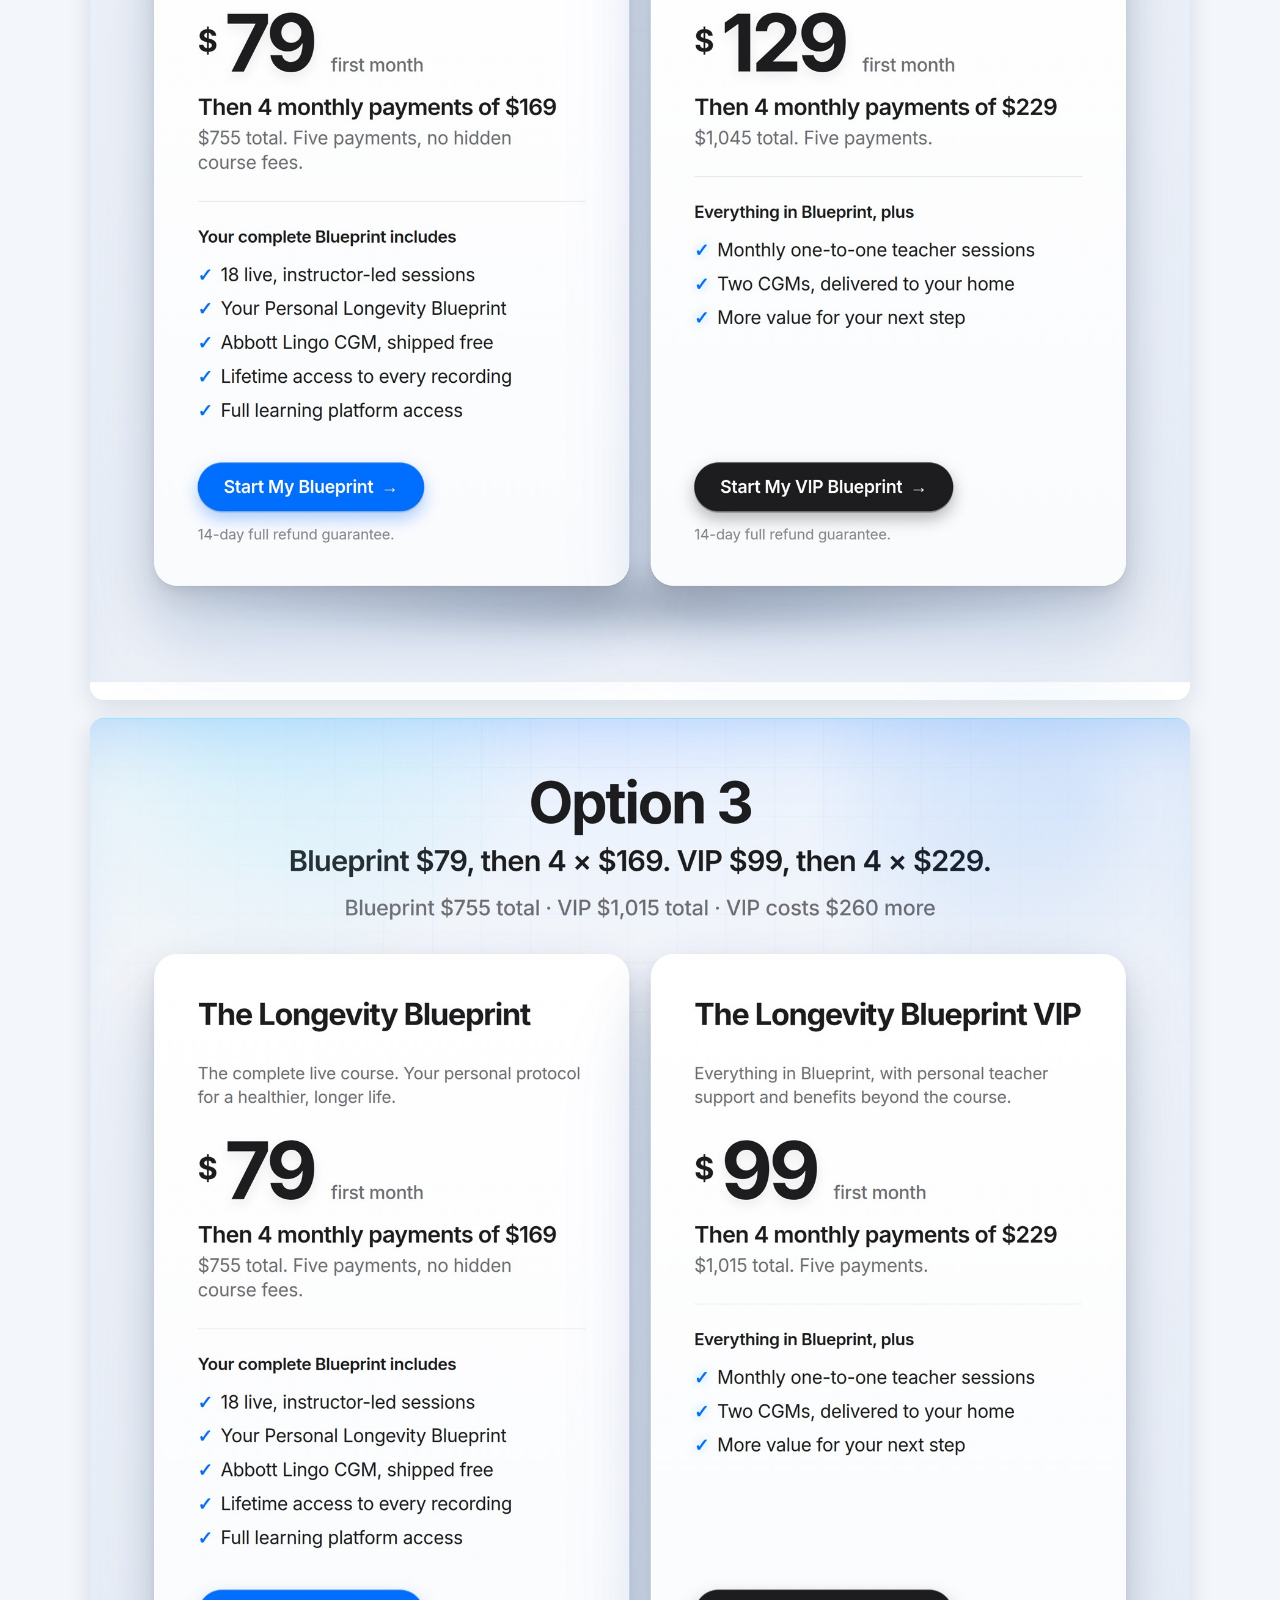
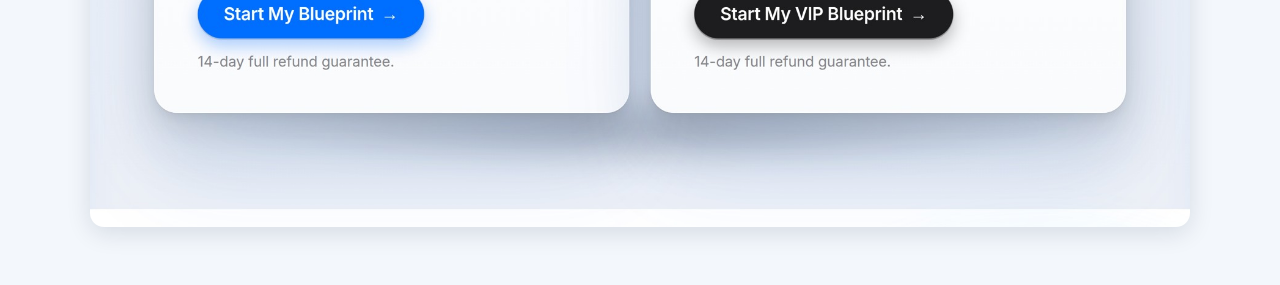
==== commit 7ee6d0ed: "identical white cards, deeper layered lift" ====
--- a/compare/index.html
+++ b/compare/index.html
@@ -1,4 +1,4 @@
 <!doctype html><html lang="en"><head><meta charset="utf-8"><meta name="viewport" content="width=device-width,initial-scale=1"><meta name="robots" content="noindex"><title>Blueprint VIP pricing · 3 options</title>
 <style>body{margin:0;background:#F3F7FC;font-family:-apple-system,Inter,sans-serif;color:#0B1B33}.w{max-width:1100px;margin:0 auto;padding:16px 10px 40px}h1{font-size:22px;margin:6px 6px 14px;letter-spacing:-.3px}img{width:100%;display:block;border-radius:14px;box-shadow:0 6px 24px rgba(11,27,51,.12);margin-bottom:18px;background:#fff}</style></head>
 <body><div class="w"><h1>Blueprint VIP pricing · 3 options</h1>
-<img src="option-1.jpg?v=15" alt="Option 1: VIP $99, then 4 × $199"><img src="option-2.jpg?v=15" alt="Option 2: VIP $129, then 4 × $229"><img src="option-3.jpg?v=15" alt="Option 3: VIP $99, then 4 × $229"></div></body></html>
+<img src="option-1.jpg?v=16" alt="Option 1: VIP $99, then 4 × $199"><img src="option-2.jpg?v=16" alt="Option 2: VIP $129, then 4 × $229"><img src="option-3.jpg?v=16" alt="Option 3: VIP $99, then 4 × $229"></div></body></html>
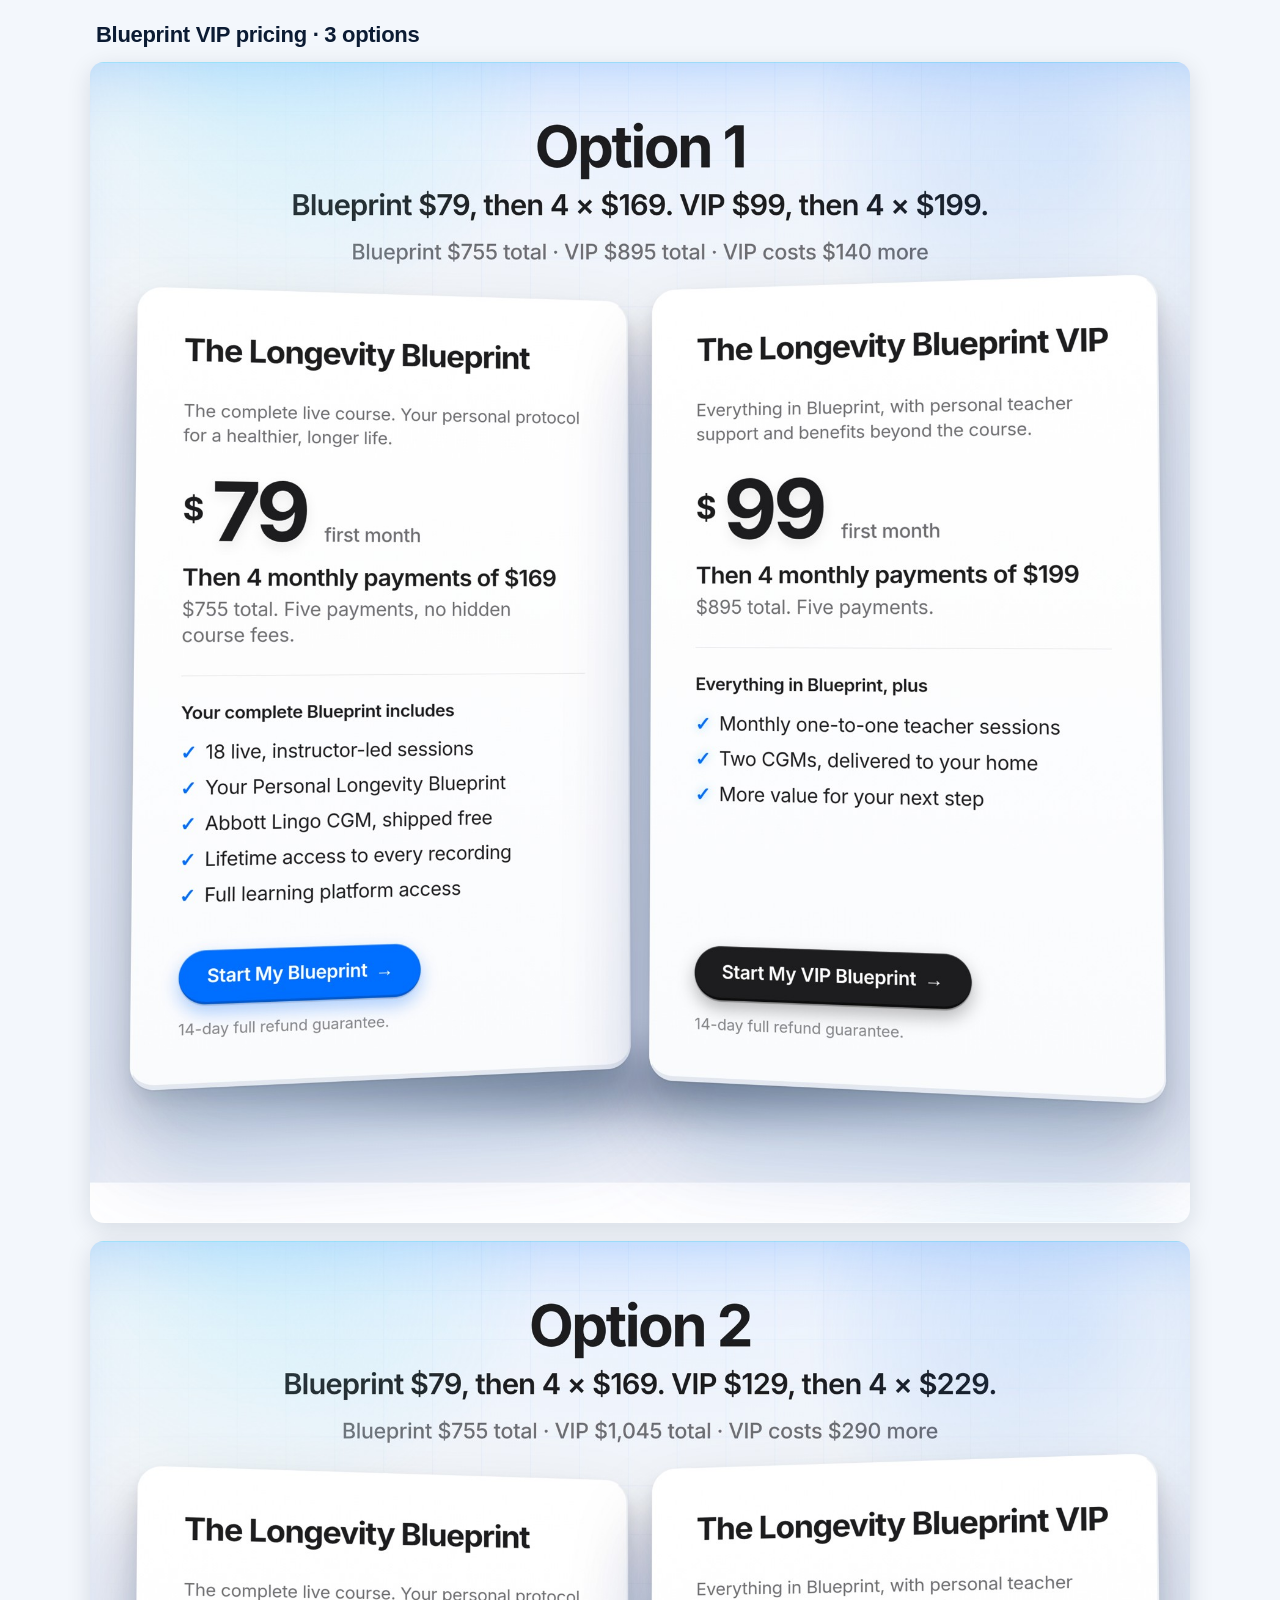
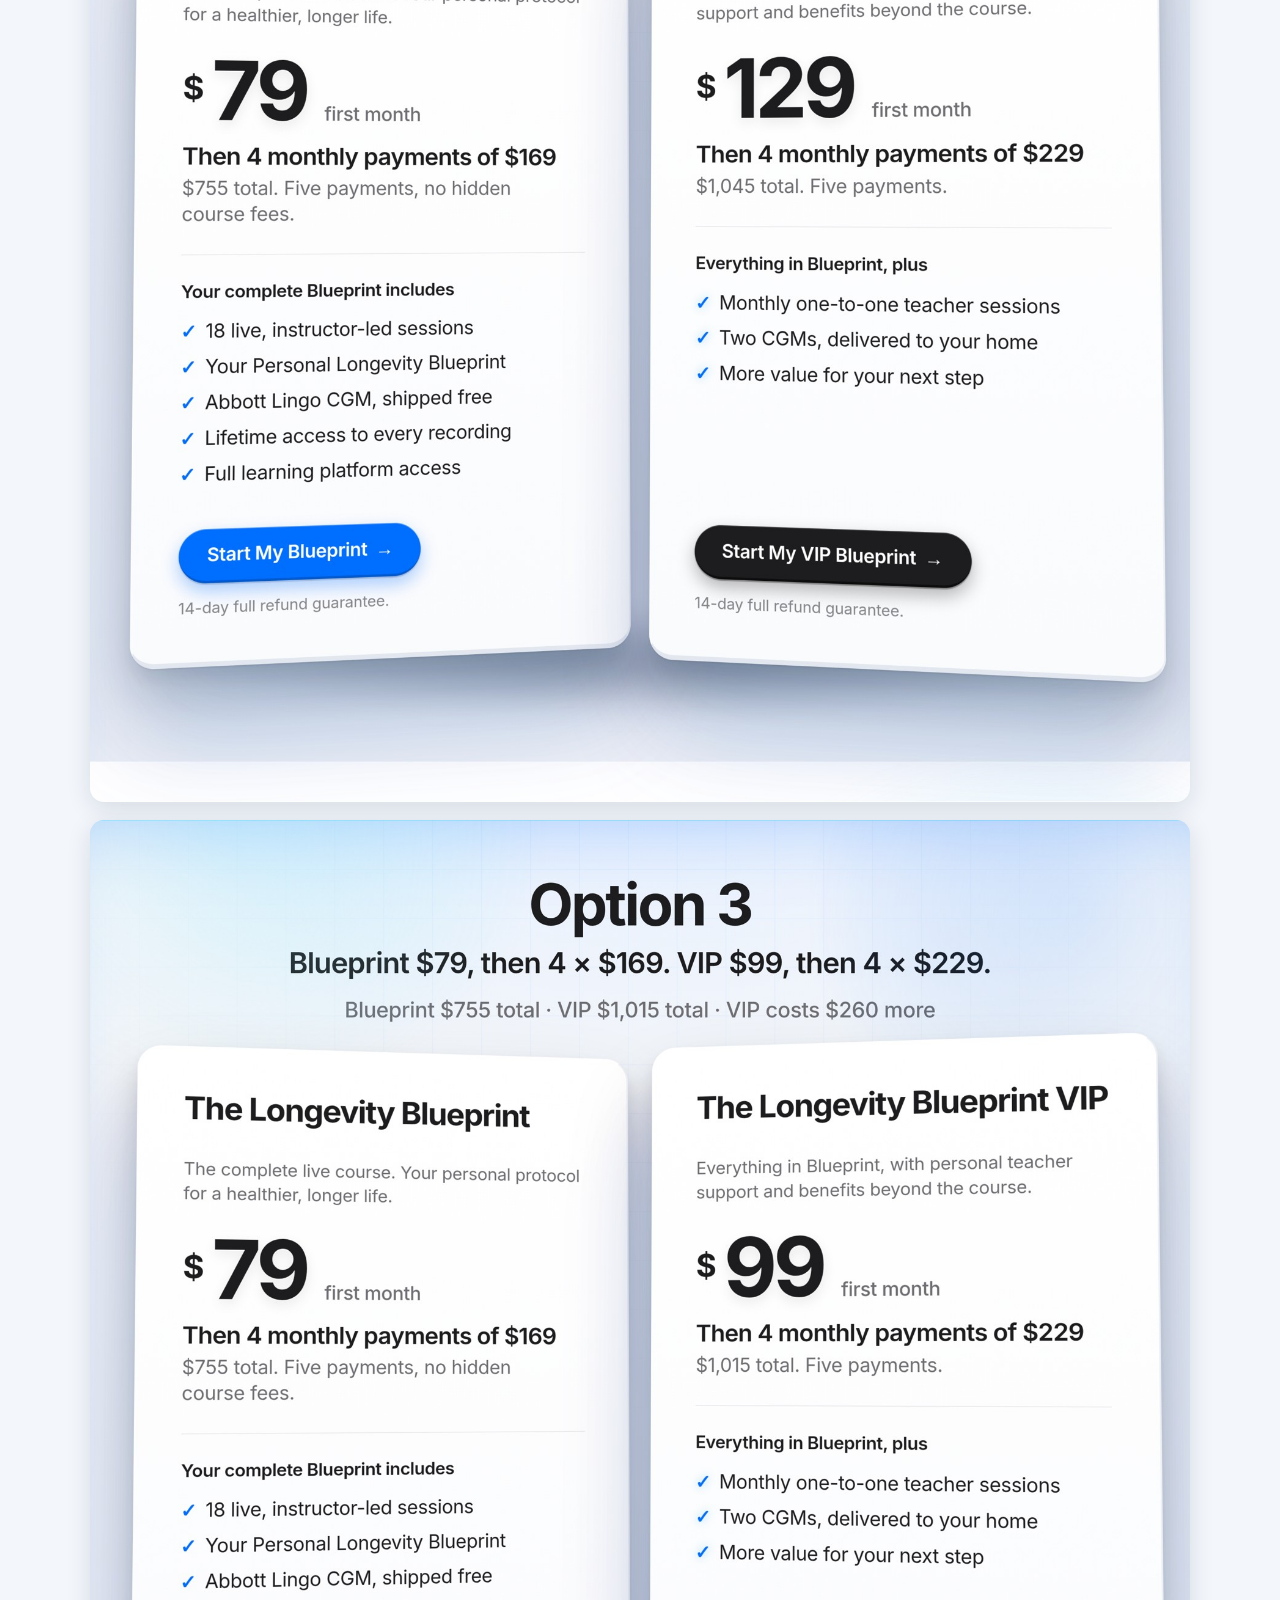
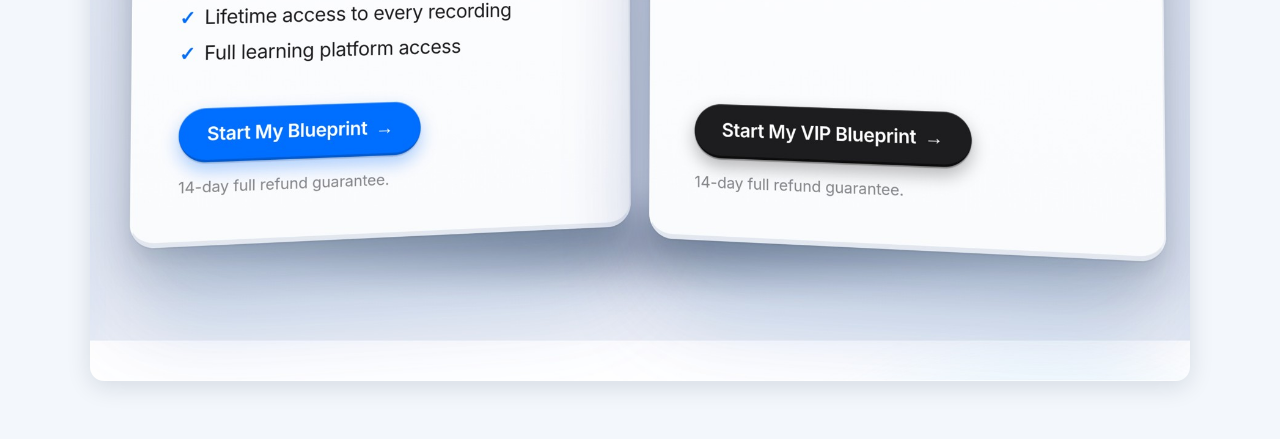
==== commit 69509be6: "obvious 3D: perspective tilt, slab edge, ground shadow" ====
--- a/compare/index.html
+++ b/compare/index.html
@@ -1,4 +1,4 @@
 <!doctype html><html lang="en"><head><meta charset="utf-8"><meta name="viewport" content="width=device-width,initial-scale=1"><meta name="robots" content="noindex"><title>Blueprint VIP pricing · 3 options</title>
 <style>body{margin:0;background:#F3F7FC;font-family:-apple-system,Inter,sans-serif;color:#0B1B33}.w{max-width:1100px;margin:0 auto;padding:16px 10px 40px}h1{font-size:22px;margin:6px 6px 14px;letter-spacing:-.3px}img{width:100%;display:block;border-radius:14px;box-shadow:0 6px 24px rgba(11,27,51,.12);margin-bottom:18px;background:#fff}</style></head>
 <body><div class="w"><h1>Blueprint VIP pricing · 3 options</h1>
-<img src="option-1.jpg?v=16" alt="Option 1: VIP $99, then 4 × $199"><img src="option-2.jpg?v=16" alt="Option 2: VIP $129, then 4 × $229"><img src="option-3.jpg?v=16" alt="Option 3: VIP $99, then 4 × $229"></div></body></html>
+<img src="option-1.jpg?v=17" alt="Option 1: VIP $99, then 4 × $199"><img src="option-2.jpg?v=17" alt="Option 2: VIP $129, then 4 × $229"><img src="option-3.jpg?v=17" alt="Option 3: VIP $99, then 4 × $229"></div></body></html>
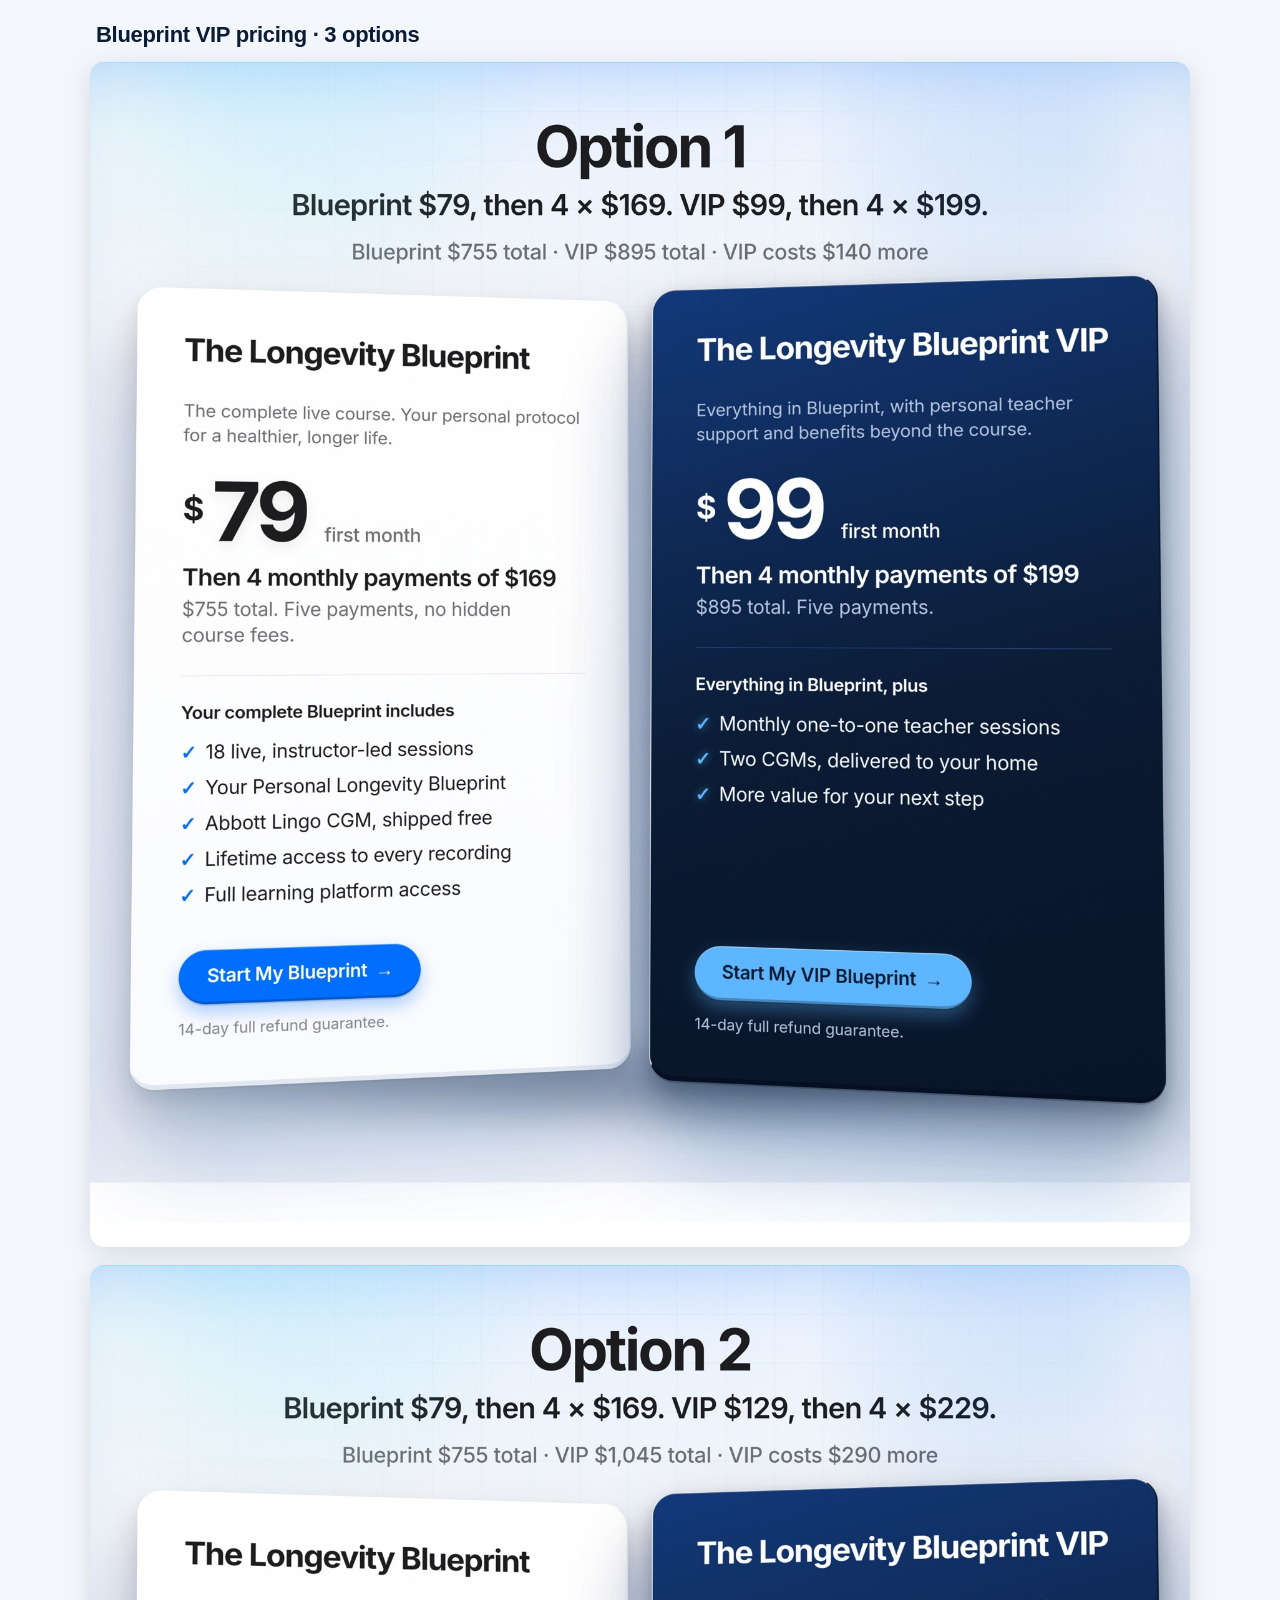
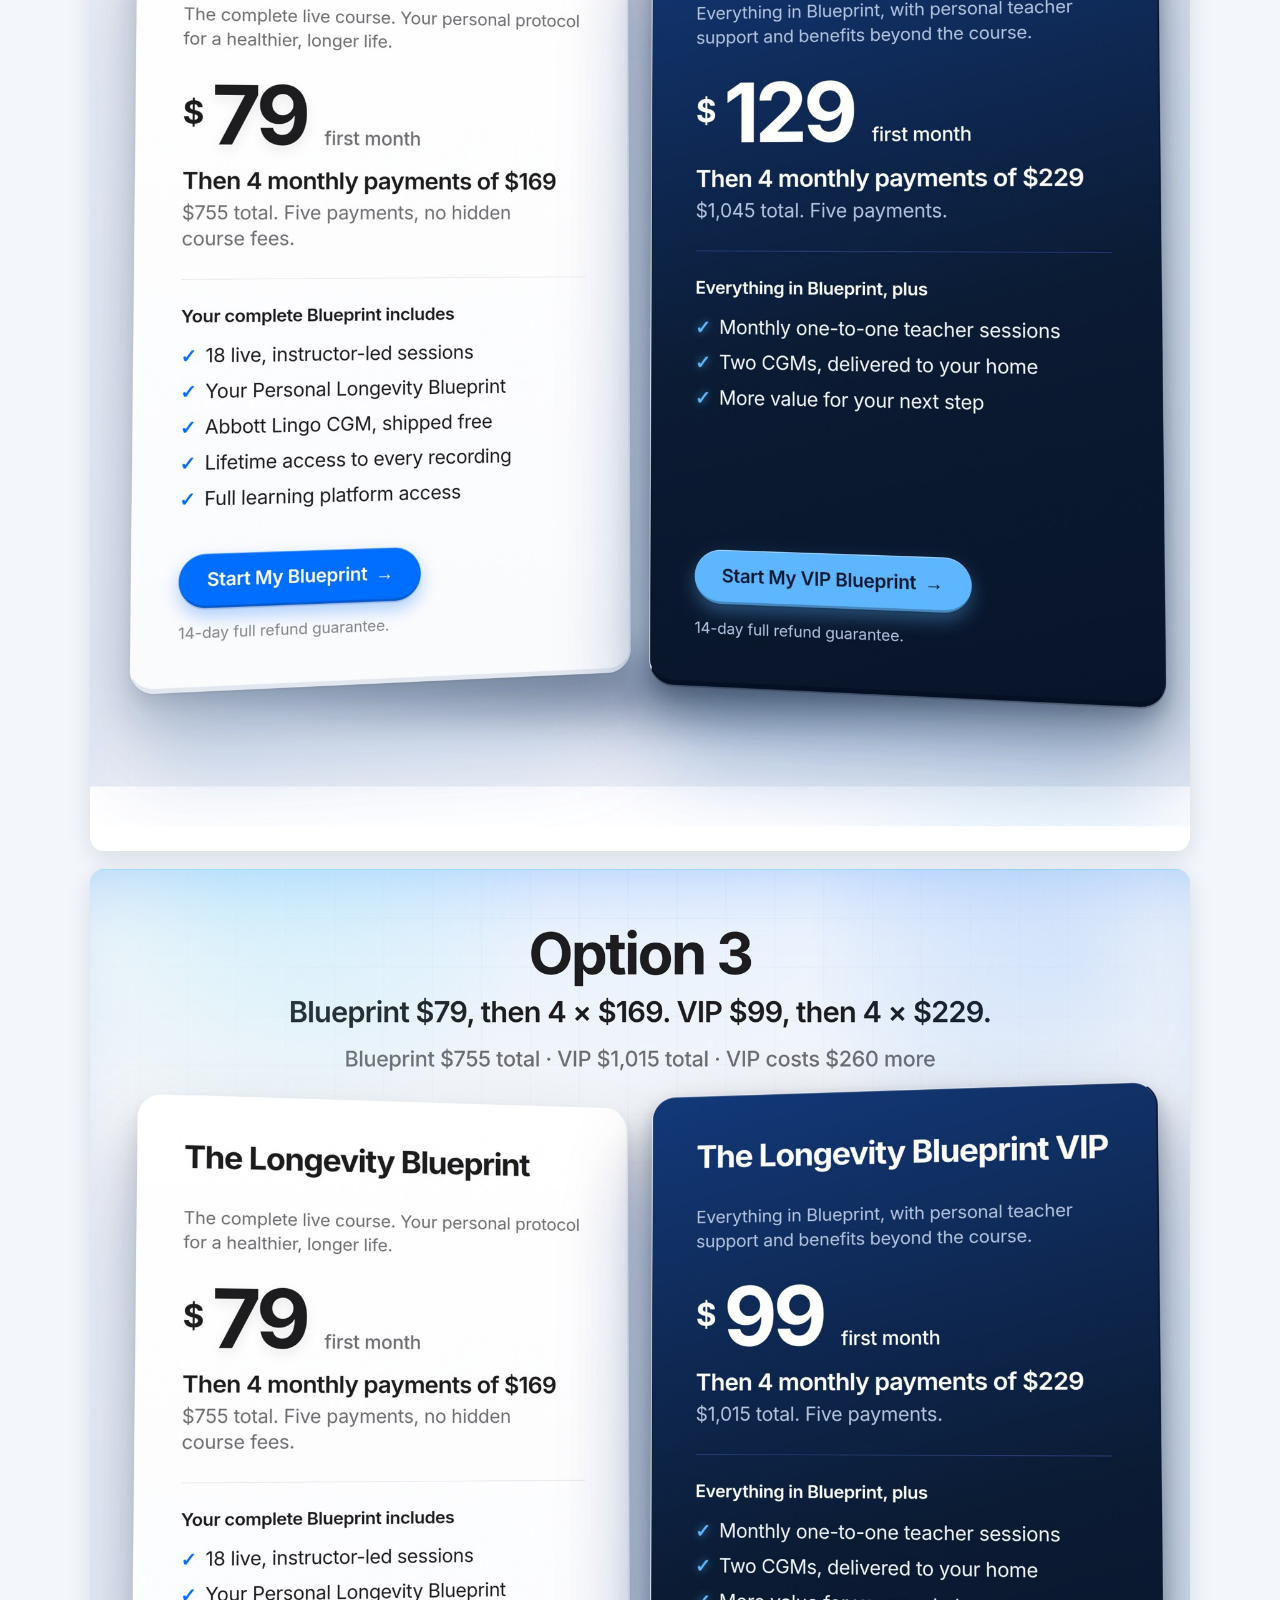
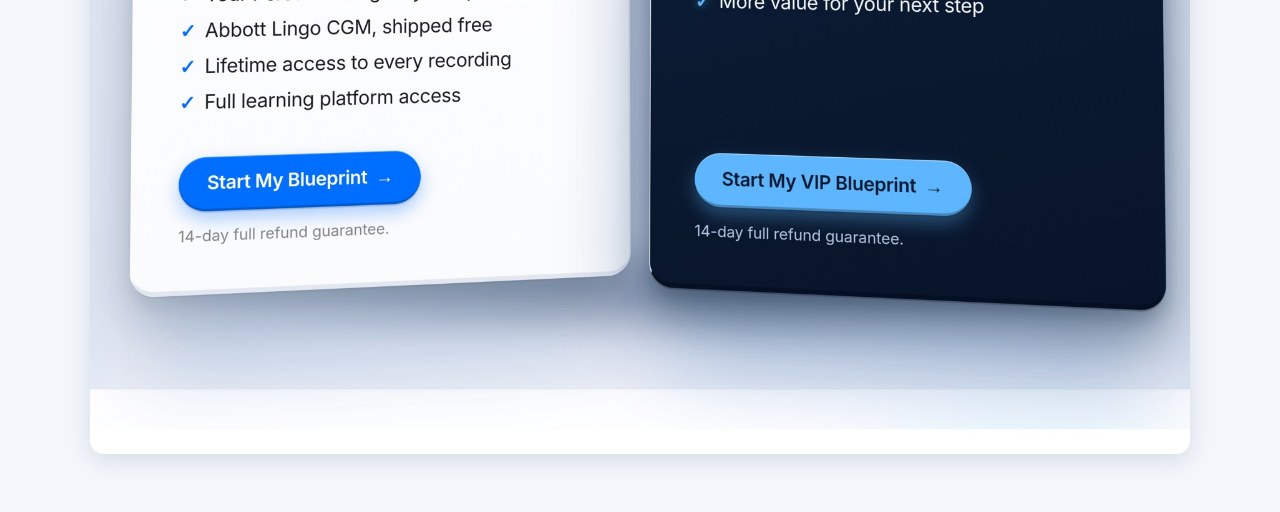
==== commit 4b117005: "VIP card navy, Standard white, 3D kept" ====
--- a/compare/index.html
+++ b/compare/index.html
@@ -1,4 +1,4 @@
 <!doctype html><html lang="en"><head><meta charset="utf-8"><meta name="viewport" content="width=device-width,initial-scale=1"><meta name="robots" content="noindex"><title>Blueprint VIP pricing · 3 options</title>
 <style>body{margin:0;background:#F3F7FC;font-family:-apple-system,Inter,sans-serif;color:#0B1B33}.w{max-width:1100px;margin:0 auto;padding:16px 10px 40px}h1{font-size:22px;margin:6px 6px 14px;letter-spacing:-.3px}img{width:100%;display:block;border-radius:14px;box-shadow:0 6px 24px rgba(11,27,51,.12);margin-bottom:18px;background:#fff}</style></head>
 <body><div class="w"><h1>Blueprint VIP pricing · 3 options</h1>
-<img src="option-1.jpg?v=17" alt="Option 1: VIP $99, then 4 × $199"><img src="option-2.jpg?v=17" alt="Option 2: VIP $129, then 4 × $229"><img src="option-3.jpg?v=17" alt="Option 3: VIP $99, then 4 × $229"></div></body></html>
+<img src="option-1.jpg?v=18" alt="Option 1: VIP $99, then 4 × $199"><img src="option-2.jpg?v=18" alt="Option 2: VIP $129, then 4 × $229"><img src="option-3.jpg?v=18" alt="Option 3: VIP $99, then 4 × $229"></div></body></html>
